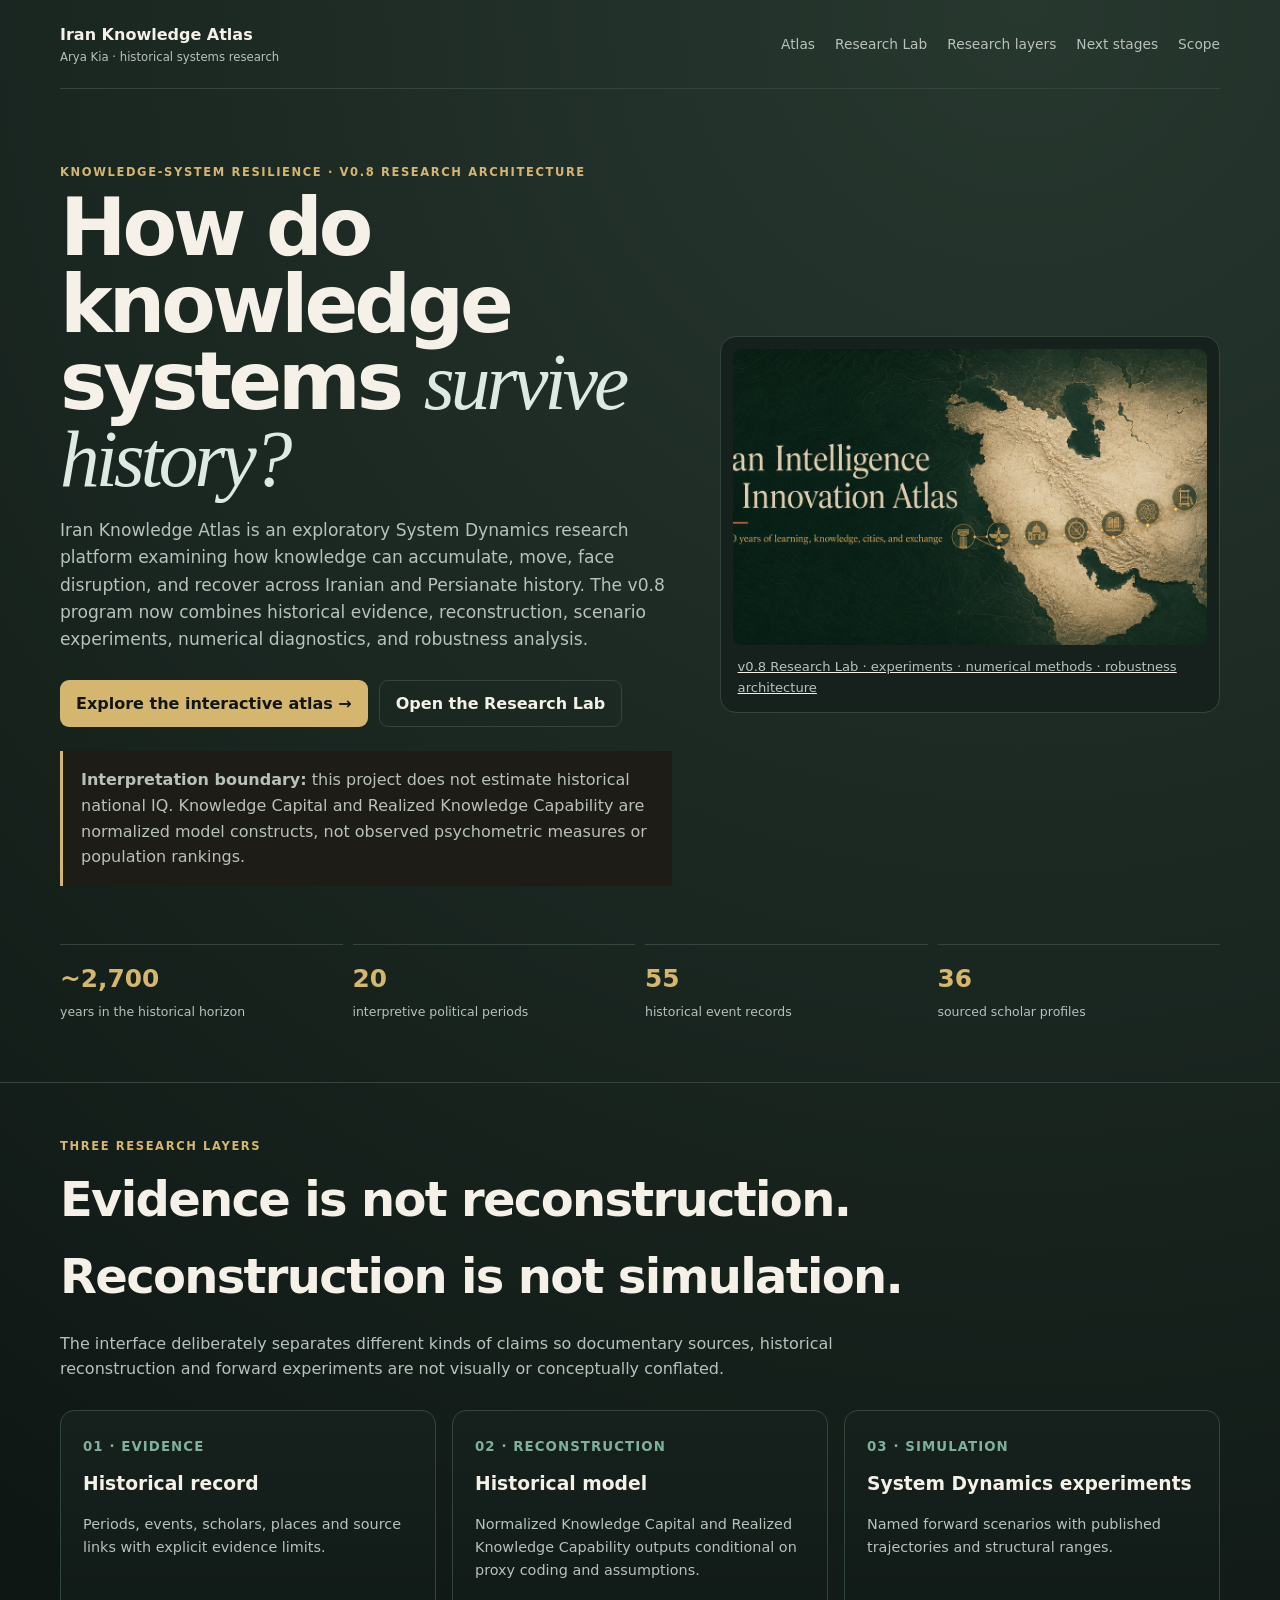
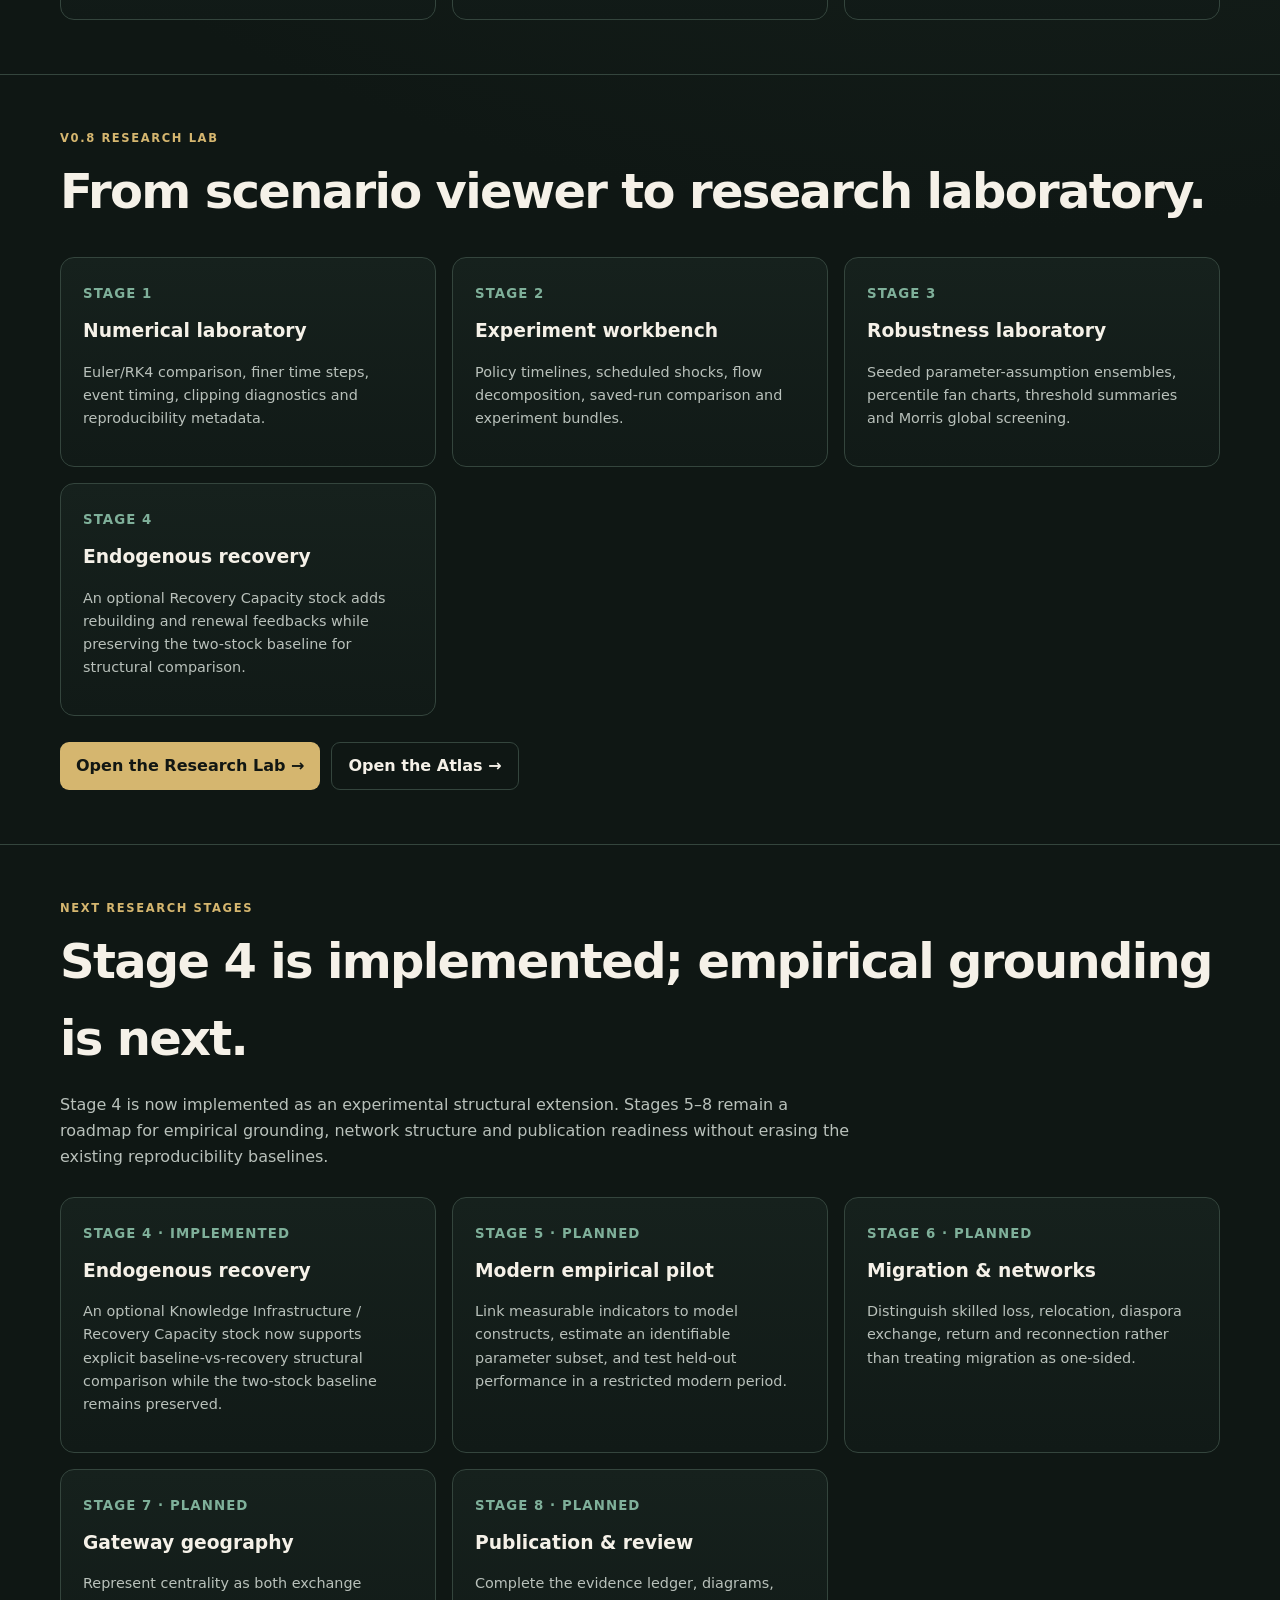
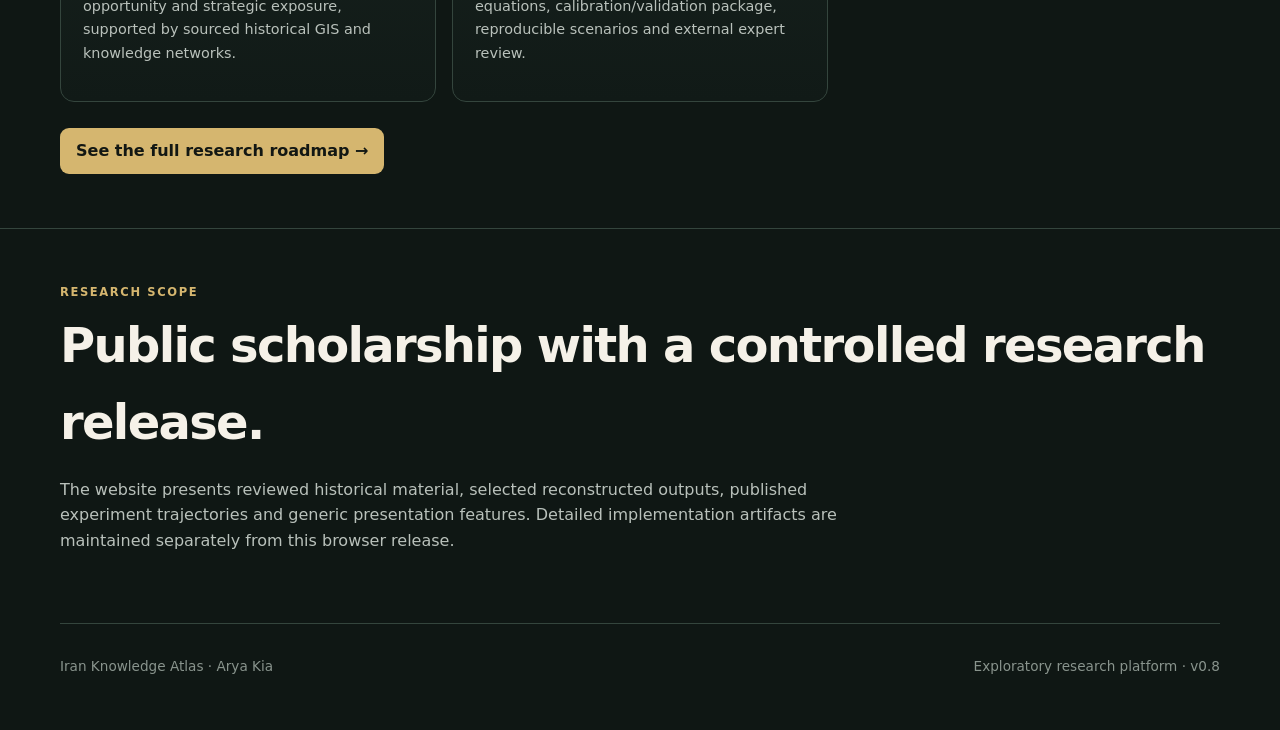
==== index.html @ adfcacbf "Mark Stage 4 recovery structure implemented on public site" ====
<!doctype html>
<html lang="en">
<head>
<meta charset="utf-8">
<meta name="viewport" content="width=device-width,initial-scale=1">
<meta name="description" content="Iran Knowledge Atlas — a System Dynamics research platform on knowledge-system accumulation, disruption, resilience and recovery across Iranian and Persianate history.">
<meta name="theme-color" content="#10231f">
<meta property="og:title" content="Iran Knowledge Atlas">
<meta property="og:description" content="Evidence, historical reconstruction, experiments and a v0.8 research laboratory.">
<meta property="og:image" content="./atlas/og.png">
<title>Iran Knowledge Atlas — Arya Kia</title>
<style>
:root{--bg:#0f1714;--panel:#16211d;--text:#f5f1e8;--muted:#b9c1bb;--line:#34453d;--accent:#d5b66f;--green:#7fb09a}
*{box-sizing:border-box}html{scroll-behavior:smooth}body{margin:0;font-family:Inter,ui-sans-serif,system-ui,-apple-system,"Segoe UI",sans-serif;background:radial-gradient(circle at 80% 0,#27382f 0,#0f1714 45%);color:var(--text);line-height:1.6}.wrap{width:min(1160px,calc(100% - 40px));margin:auto}a{color:inherit}.top{display:flex;align-items:center;justify-content:space-between;gap:20px;padding:22px 0;border-bottom:1px solid var(--line)}.brand{font-weight:800;text-decoration:none}.brand span{display:block;font-size:.73rem;color:var(--muted);font-weight:500}.top nav{display:flex;gap:20px}.top nav a{font-size:.86rem;color:var(--muted);text-decoration:none}.hero{display:grid;grid-template-columns:minmax(0,1.1fr) minmax(340px,.9fr);gap:48px;align-items:center;padding:74px 0 58px}.eyebrow{font-size:.72rem;letter-spacing:.14em;text-transform:uppercase;font-weight:800;color:var(--accent)}h1{font-size:clamp(3rem,6.2vw,5.6rem);line-height:.97;letter-spacing:-.05em;margin:.5rem 0 1.2rem}h1 em{font-family:Georgia,serif;font-weight:400;color:#dfe9e3}.lede{font-size:1.07rem;color:var(--muted);max-width:760px}.actions{display:flex;gap:11px;flex-wrap:wrap;margin-top:26px}.primary,.secondary{display:inline-flex;align-items:center;min-height:46px;padding:10px 16px;border-radius:9px;text-decoration:none;font-weight:800}.primary{background:var(--accent);color:#121713}.secondary{border:1px solid var(--line)}.preview{border:1px solid var(--line);background:var(--panel);padding:12px;border-radius:16px}.preview img{display:block;width:100%;border-radius:9px;aspect-ratio:16/10;object-fit:cover;object-position:top}.preview p{margin:11px 5px 2px;color:var(--muted);font-size:.82rem}.metrics{display:grid;grid-template-columns:repeat(4,1fr);gap:10px;padding-bottom:58px}.metric{border-top:1px solid var(--line);padding-top:14px}.metric b{display:block;font-size:1.55rem;color:var(--accent)}.metric span{font-size:.78rem;color:var(--muted)}.section{padding:54px 0;border-top:1px solid var(--line)}.section h2{font-size:clamp(1.8rem,4vw,3rem);letter-spacing:-.035em;margin:.35rem 0 1rem}.section-intro{max-width:800px;color:var(--muted)}.cards{display:grid;grid-template-columns:repeat(3,1fr);gap:16px;margin-top:28px}.card{border:1px solid var(--line);background:linear-gradient(180deg,var(--panel),#111a17);border-radius:14px;padding:22px}.card small{color:var(--green);font-weight:800;text-transform:uppercase;letter-spacing:.08em}.card h3{margin:.65rem 0 .45rem}.card p{color:var(--muted);font-size:.9rem}.warning{margin-top:24px;border-left:3px solid var(--accent);background:#1e1c16;padding:16px 18px;color:var(--muted)}footer{padding:32px 0 52px;border-top:1px solid var(--line);color:#89948d;font-size:.85rem;display:flex;justify-content:space-between;gap:24px;flex-wrap:wrap}
@media(max-width:900px){.hero{grid-template-columns:1fr}.metrics,.cards{grid-template-columns:repeat(2,1fr)}}@media(max-width:560px){.wrap{width:min(100% - 28px,1160px)}.top nav{display:none}.metrics,.cards{grid-template-columns:1fr}h1{font-size:3.1rem}}
</style>
</head>
<body>
<header class="wrap top">
<a class="brand" href="./">Iran Knowledge Atlas<span>Arya Kia · historical systems research</span></a>
<nav><a href="./atlas/">Atlas</a><a href="./atlas/lab/">Research Lab</a><a href="#method">Research layers</a><a href="#next">Next stages</a><a href="#scope">Scope</a></nav>
</header>
<main>
<section class="wrap hero">
<div>
<div class="eyebrow">Knowledge-system resilience · v0.8 research architecture</div>
<h1>How do knowledge systems <em>survive history?</em></h1>
<p class="lede">Iran Knowledge Atlas is an exploratory System Dynamics research platform examining how knowledge can accumulate, move, face disruption, and recover across Iranian and Persianate history. The v0.8 program now combines historical evidence, reconstruction, scenario experiments, numerical diagnostics, and robustness analysis.</p>
<div class="actions">
<a class="primary" href="./atlas/">Explore the interactive atlas →</a>
<a class="secondary" href="./atlas/lab/">Open the Research Lab</a>
</div>
<div class="warning"><strong>Interpretation boundary:</strong> this project does not estimate historical national IQ. Knowledge Capital and Realized Knowledge Capability are normalized model constructs, not observed psychometric measures or population rankings.</div>
</div>
<a class="preview" href="./atlas/lab/" aria-label="Open Iran Knowledge Atlas Research Lab">
<img src="./atlas/og.png" alt="Preview of the Iran Knowledge Atlas research interface">
<p>v0.8 Research Lab · experiments · numerical methods · robustness architecture</p>
</a>
</section>

<div class="wrap metrics">
<div class="metric"><b>~2,700</b><span>years in the historical horizon</span></div>
<div class="metric"><b>20</b><span>interpretive political periods</span></div>
<div class="metric"><b>55</b><span>historical event records</span></div>
<div class="metric"><b>36</b><span>sourced scholar profiles</span></div>
</div>

<section id="method" class="section"><div class="wrap">
<div class="eyebrow">Three research layers</div>
<h2>Evidence is not reconstruction. Reconstruction is not simulation.</h2>
<p class="section-intro">The interface deliberately separates different kinds of claims so documentary sources, historical reconstruction and forward experiments are not visually or conceptually conflated.</p>
<div class="cards">
<article class="card"><small>01 · Evidence</small><h3>Historical record</h3><p>Periods, events, scholars, places and source links with explicit evidence limits.</p></article>
<article class="card"><small>02 · Reconstruction</small><h3>Historical model</h3><p>Normalized Knowledge Capital and Realized Knowledge Capability outputs conditional on proxy coding and assumptions.</p></article>
<article class="card"><small>03 · Simulation</small><h3>System Dynamics experiments</h3><p>Named forward scenarios with published trajectories and structural ranges.</p></article>
</div>
</div></section>

<section class="section"><div class="wrap">
<div class="eyebrow">v0.8 Research Lab</div>
<h2>From scenario viewer to research laboratory.</h2>
<div class="cards">
<article class="card"><small>Stage 1</small><h3>Numerical laboratory</h3><p>Euler/RK4 comparison, finer time steps, event timing, clipping diagnostics and reproducibility metadata.</p></article>
<article class="card"><small>Stage 2</small><h3>Experiment workbench</h3><p>Policy timelines, scheduled shocks, flow decomposition, saved-run comparison and experiment bundles.</p></article>
<article class="card"><small>Stage 3</small><h3>Robustness laboratory</h3><p>Seeded parameter-assumption ensembles, percentile fan charts, threshold summaries and Morris global screening.</p></article><article class="card"><small>Stage 4</small><h3>Endogenous recovery</h3><p>An optional Recovery Capacity stock adds rebuilding and renewal feedbacks while preserving the two-stock baseline for structural comparison.</p></article>
</div>
<div class="actions"><a class="primary" href="./atlas/lab/">Open the Research Lab →</a><a class="secondary" href="./atlas/">Open the Atlas →</a></div>
</div></section>

<section id="next" class="section"><div class="wrap">
<div class="eyebrow">Next research stages</div>
<h2>Stage 4 is implemented; empirical grounding is next.</h2>
<p class="section-intro">Stage 4 is now implemented as an experimental structural extension. Stages 5–8 remain a roadmap for empirical grounding, network structure and publication readiness without erasing the existing reproducibility baselines.</p>
<div class="cards">
<article class="card"><small>Stage 4 · implemented</small><h3>Endogenous recovery</h3><p>An optional Knowledge Infrastructure / Recovery Capacity stock now supports explicit baseline-vs-recovery structural comparison while the two-stock baseline remains preserved.</p></article>
<article class="card"><small>Stage 5 · planned</small><h3>Modern empirical pilot</h3><p>Link measurable indicators to model constructs, estimate an identifiable parameter subset, and test held-out performance in a restricted modern period.</p></article>
<article class="card"><small>Stage 6 · planned</small><h3>Migration & networks</h3><p>Distinguish skilled loss, relocation, diaspora exchange, return and reconnection rather than treating migration as one-sided.</p></article>
<article class="card"><small>Stage 7 · planned</small><h3>Gateway geography</h3><p>Represent centrality as both exchange opportunity and strategic exposure, supported by sourced historical GIS and knowledge networks.</p></article>
<article class="card"><small>Stage 8 · planned</small><h3>Publication & review</h3><p>Complete the evidence ledger, diagrams, equations, calibration/validation package, reproducible scenarios and external expert review.</p></article>
</div>
<div class="actions"><a class="primary" href="./atlas/lab/#next">See the full research roadmap →</a></div>
</div></section>

<section id="scope" class="section"><div class="wrap">
<div class="eyebrow">Research scope</div>
<h2>Public scholarship with a controlled research release.</h2>
<p class="section-intro">The website presents reviewed historical material, selected reconstructed outputs, published experiment trajectories and generic presentation features. Detailed implementation artifacts are maintained separately from this browser release.</p>
</div></section>
</main>
<footer class="wrap"><span>Iran Knowledge Atlas · Arya Kia</span><span>Exploratory research platform · v0.8</span></footer>
</body>
</html>
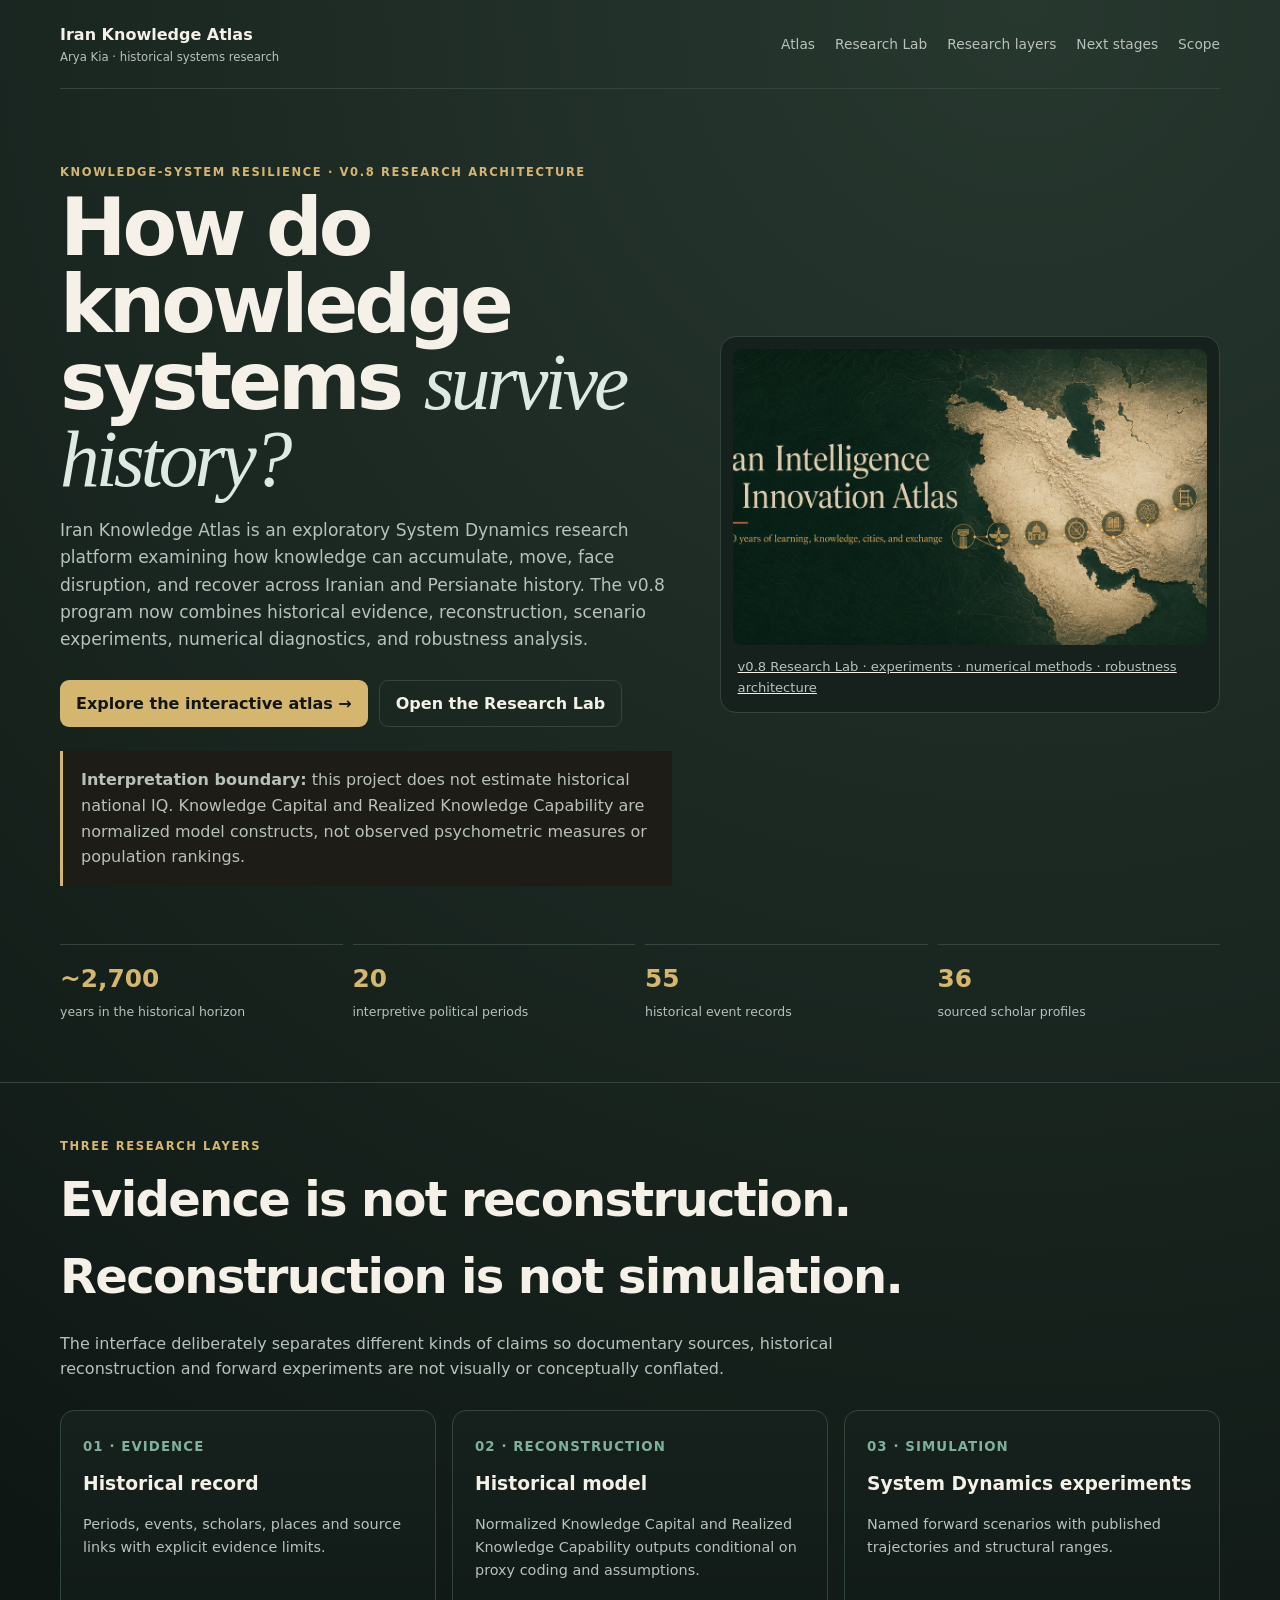
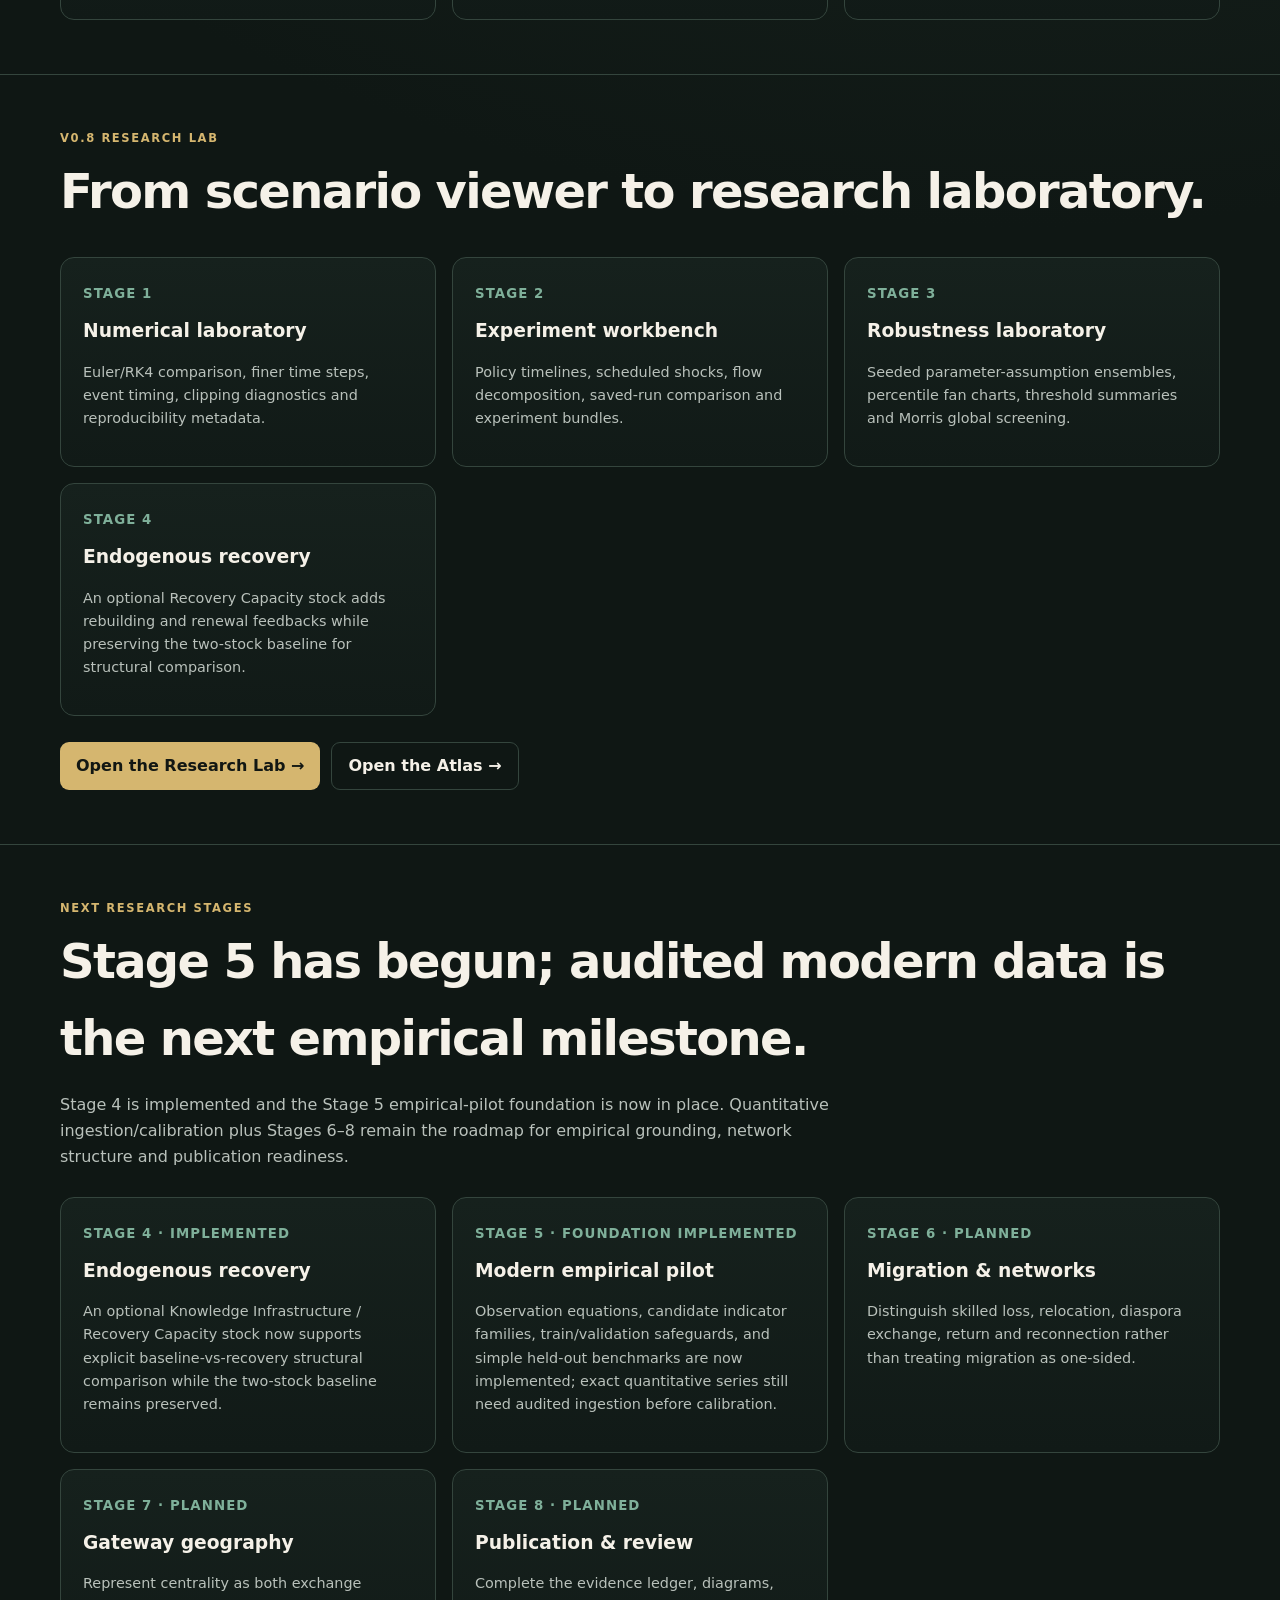
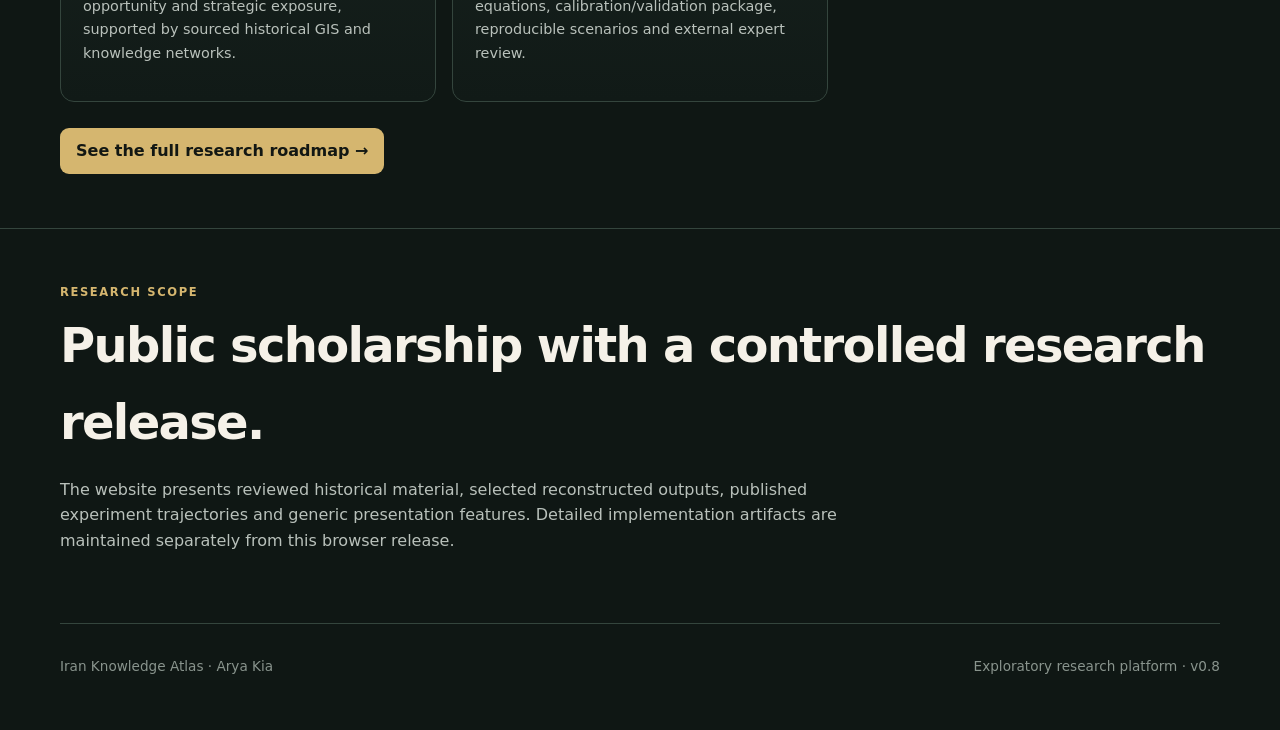
==== commit 181f5e89: "Mark Stage 5 empirical-pilot foundation implemented" ====
--- a/index.html
+++ b/index.html
@@ -69,11 +69,11 @@
 
 <section id="next" class="section"><div class="wrap">
 <div class="eyebrow">Next research stages</div>
-<h2>Stage 4 is implemented; empirical grounding is next.</h2>
-<p class="section-intro">Stage 4 is now implemented as an experimental structural extension. Stages 5–8 remain a roadmap for empirical grounding, network structure and publication readiness without erasing the existing reproducibility baselines.</p>
+<h2>Stage 5 has begun; audited modern data is the next empirical milestone.</h2>
+<p class="section-intro">Stage 4 is implemented and the Stage 5 empirical-pilot foundation is now in place. Quantitative ingestion/calibration plus Stages 6–8 remain the roadmap for empirical grounding, network structure and publication readiness.</p>
 <div class="cards">
 <article class="card"><small>Stage 4 · implemented</small><h3>Endogenous recovery</h3><p>An optional Knowledge Infrastructure / Recovery Capacity stock now supports explicit baseline-vs-recovery structural comparison while the two-stock baseline remains preserved.</p></article>
-<article class="card"><small>Stage 5 · planned</small><h3>Modern empirical pilot</h3><p>Link measurable indicators to model constructs, estimate an identifiable parameter subset, and test held-out performance in a restricted modern period.</p></article>
+<article class="card"><small>Stage 5 · foundation implemented</small><h3>Modern empirical pilot</h3><p>Observation equations, candidate indicator families, train/validation safeguards, and simple held-out benchmarks are now implemented; exact quantitative series still need audited ingestion before calibration.</p></article>
 <article class="card"><small>Stage 6 · planned</small><h3>Migration & networks</h3><p>Distinguish skilled loss, relocation, diaspora exchange, return and reconnection rather than treating migration as one-sided.</p></article>
 <article class="card"><small>Stage 7 · planned</small><h3>Gateway geography</h3><p>Represent centrality as both exchange opportunity and strategic exposure, supported by sourced historical GIS and knowledge networks.</p></article>
 <article class="card"><small>Stage 8 · planned</small><h3>Publication & review</h3><p>Complete the evidence ledger, diagrams, equations, calibration/validation package, reproducible scenarios and external expert review.</p></article>
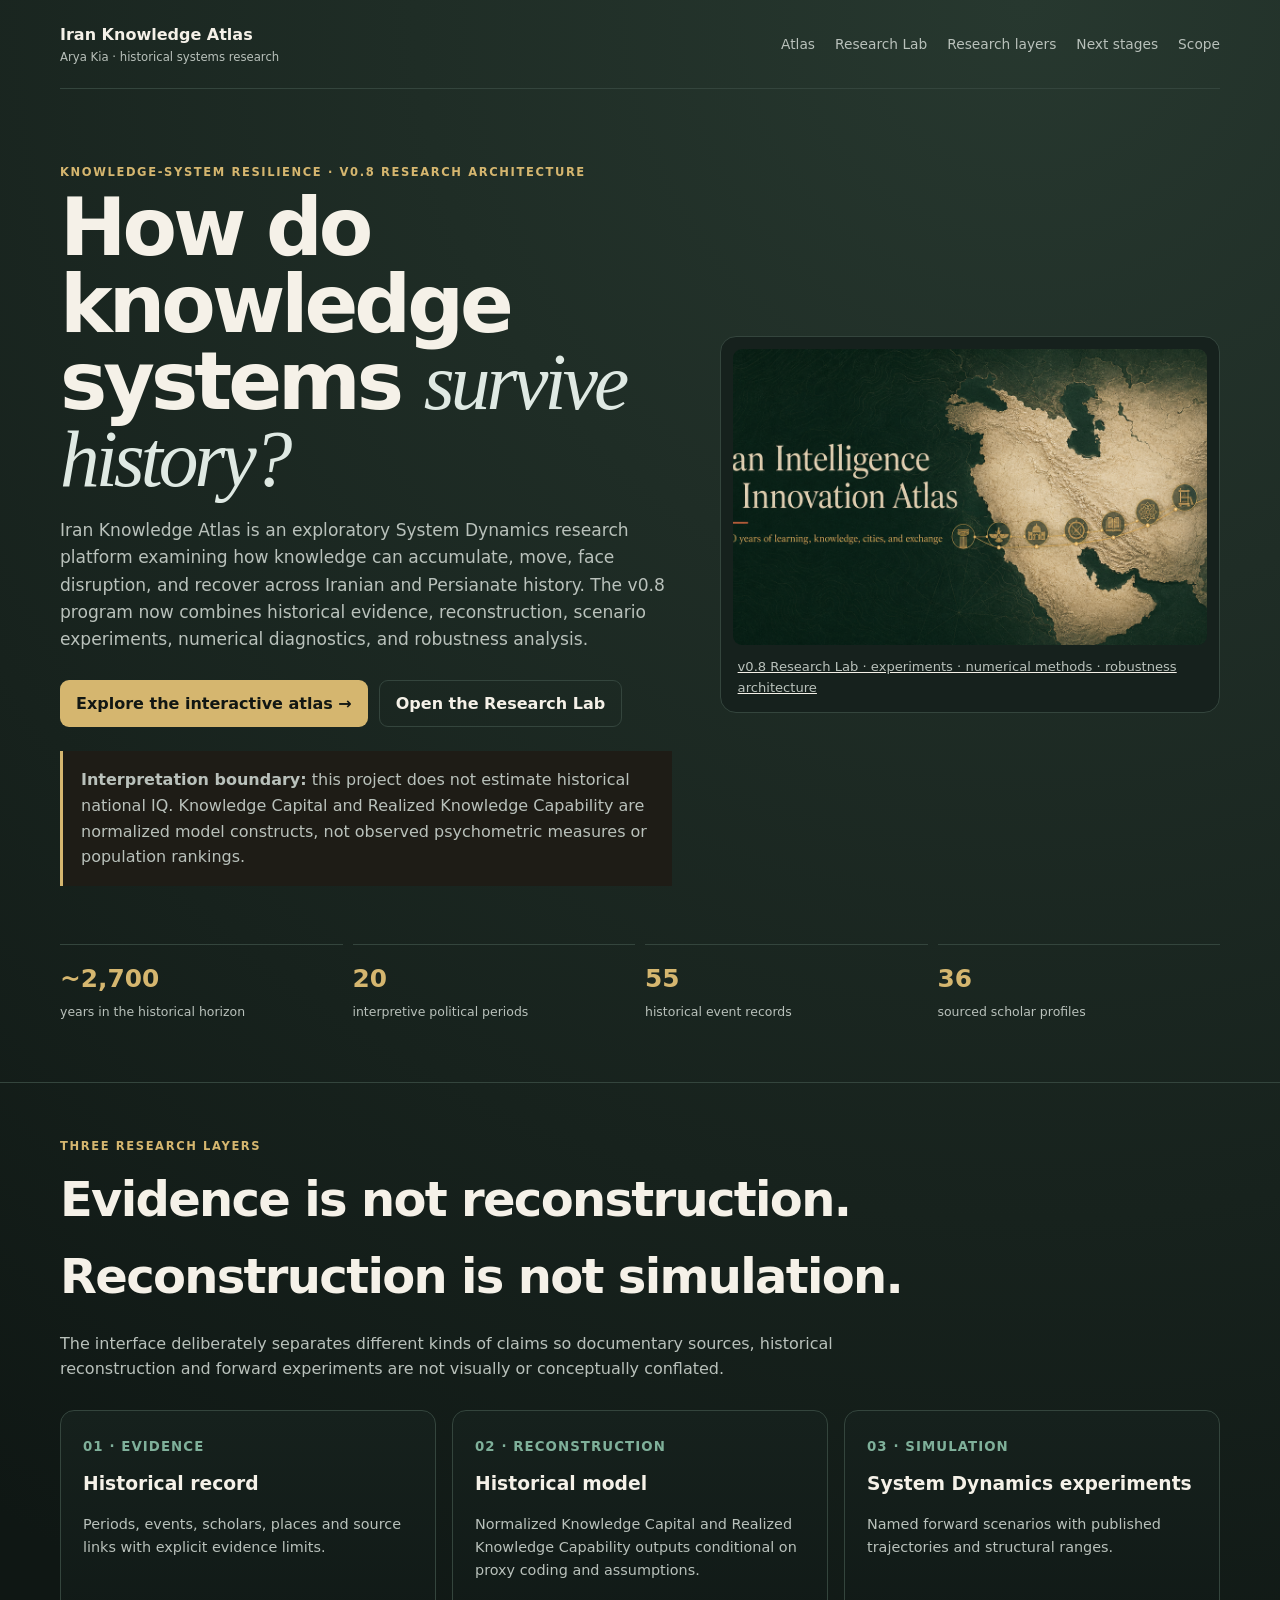
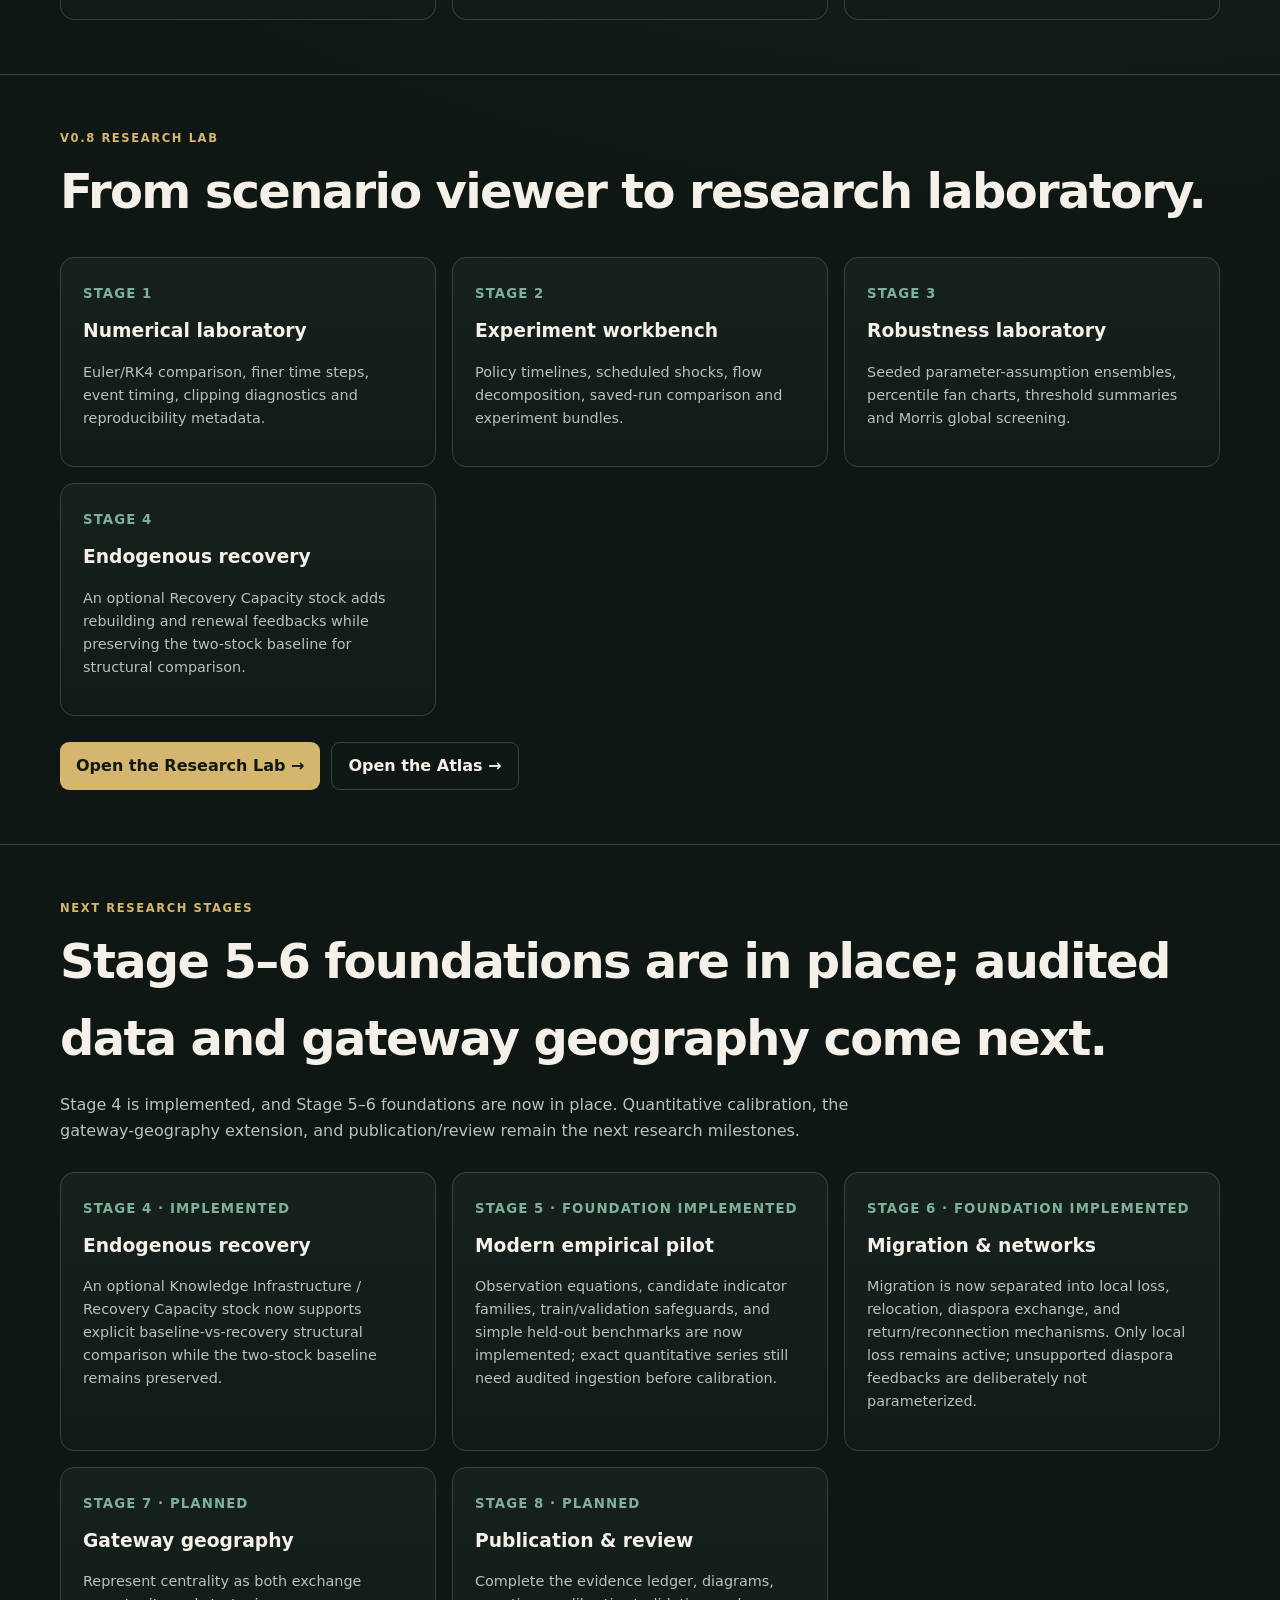
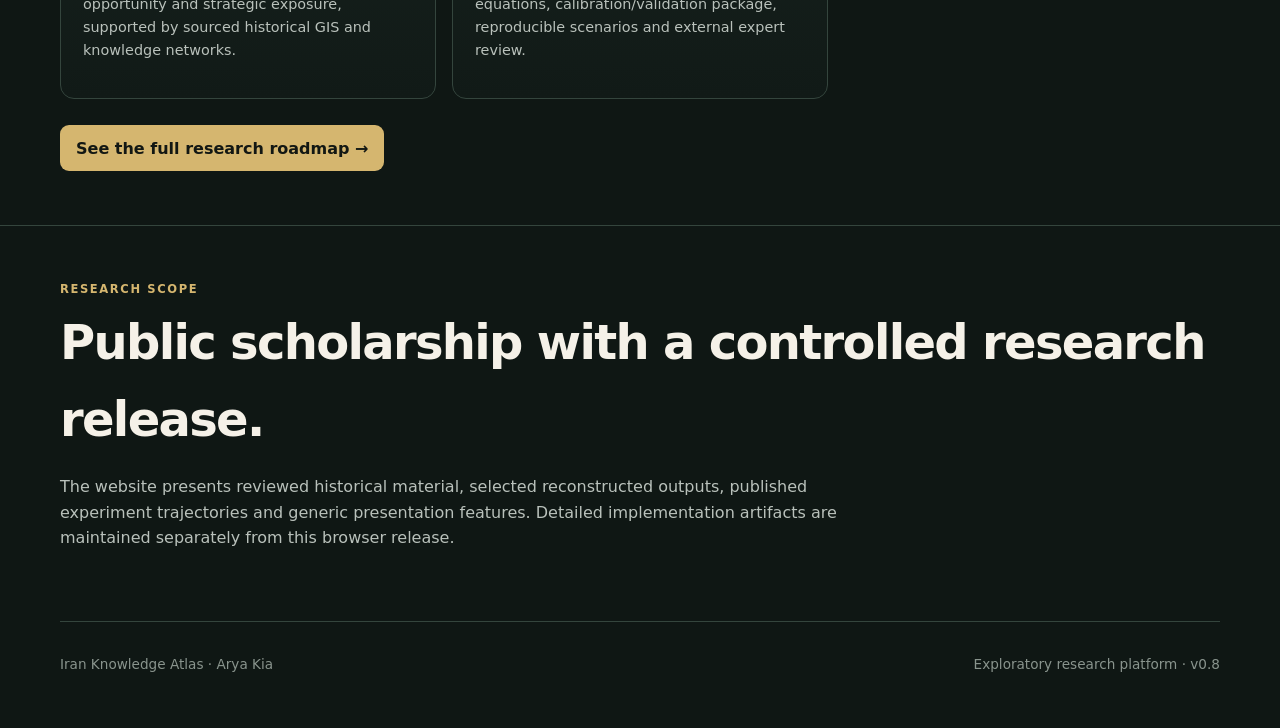
==== commit ec03b735: "Mark Stage 6 migration-network foundation implemented" ====
--- a/index.html
+++ b/index.html
@@ -69,12 +69,12 @@
 
 <section id="next" class="section"><div class="wrap">
 <div class="eyebrow">Next research stages</div>
-<h2>Stage 5 has begun; audited modern data is the next empirical milestone.</h2>
-<p class="section-intro">Stage 4 is implemented and the Stage 5 empirical-pilot foundation is now in place. Quantitative ingestion/calibration plus Stages 6–8 remain the roadmap for empirical grounding, network structure and publication readiness.</p>
+<h2>Stage 5–6 foundations are in place; audited data and gateway geography come next.</h2>
+<p class="section-intro">Stage 4 is implemented, and Stage 5–6 foundations are now in place. Quantitative calibration, the gateway-geography extension, and publication/review remain the next research milestones.</p>
 <div class="cards">
 <article class="card"><small>Stage 4 · implemented</small><h3>Endogenous recovery</h3><p>An optional Knowledge Infrastructure / Recovery Capacity stock now supports explicit baseline-vs-recovery structural comparison while the two-stock baseline remains preserved.</p></article>
 <article class="card"><small>Stage 5 · foundation implemented</small><h3>Modern empirical pilot</h3><p>Observation equations, candidate indicator families, train/validation safeguards, and simple held-out benchmarks are now implemented; exact quantitative series still need audited ingestion before calibration.</p></article>
-<article class="card"><small>Stage 6 · planned</small><h3>Migration & networks</h3><p>Distinguish skilled loss, relocation, diaspora exchange, return and reconnection rather than treating migration as one-sided.</p></article>
+<article class="card"><small>Stage 6 · foundation implemented</small><h3>Migration & networks</h3><p>Migration is now separated into local loss, relocation, diaspora exchange, and return/reconnection mechanisms. Only local loss remains active; unsupported diaspora feedbacks are deliberately not parameterized.</p></article>
 <article class="card"><small>Stage 7 · planned</small><h3>Gateway geography</h3><p>Represent centrality as both exchange opportunity and strategic exposure, supported by sourced historical GIS and knowledge networks.</p></article>
 <article class="card"><small>Stage 8 · planned</small><h3>Publication & review</h3><p>Complete the evidence ledger, diagrams, equations, calibration/validation package, reproducible scenarios and external expert review.</p></article>
 </div>
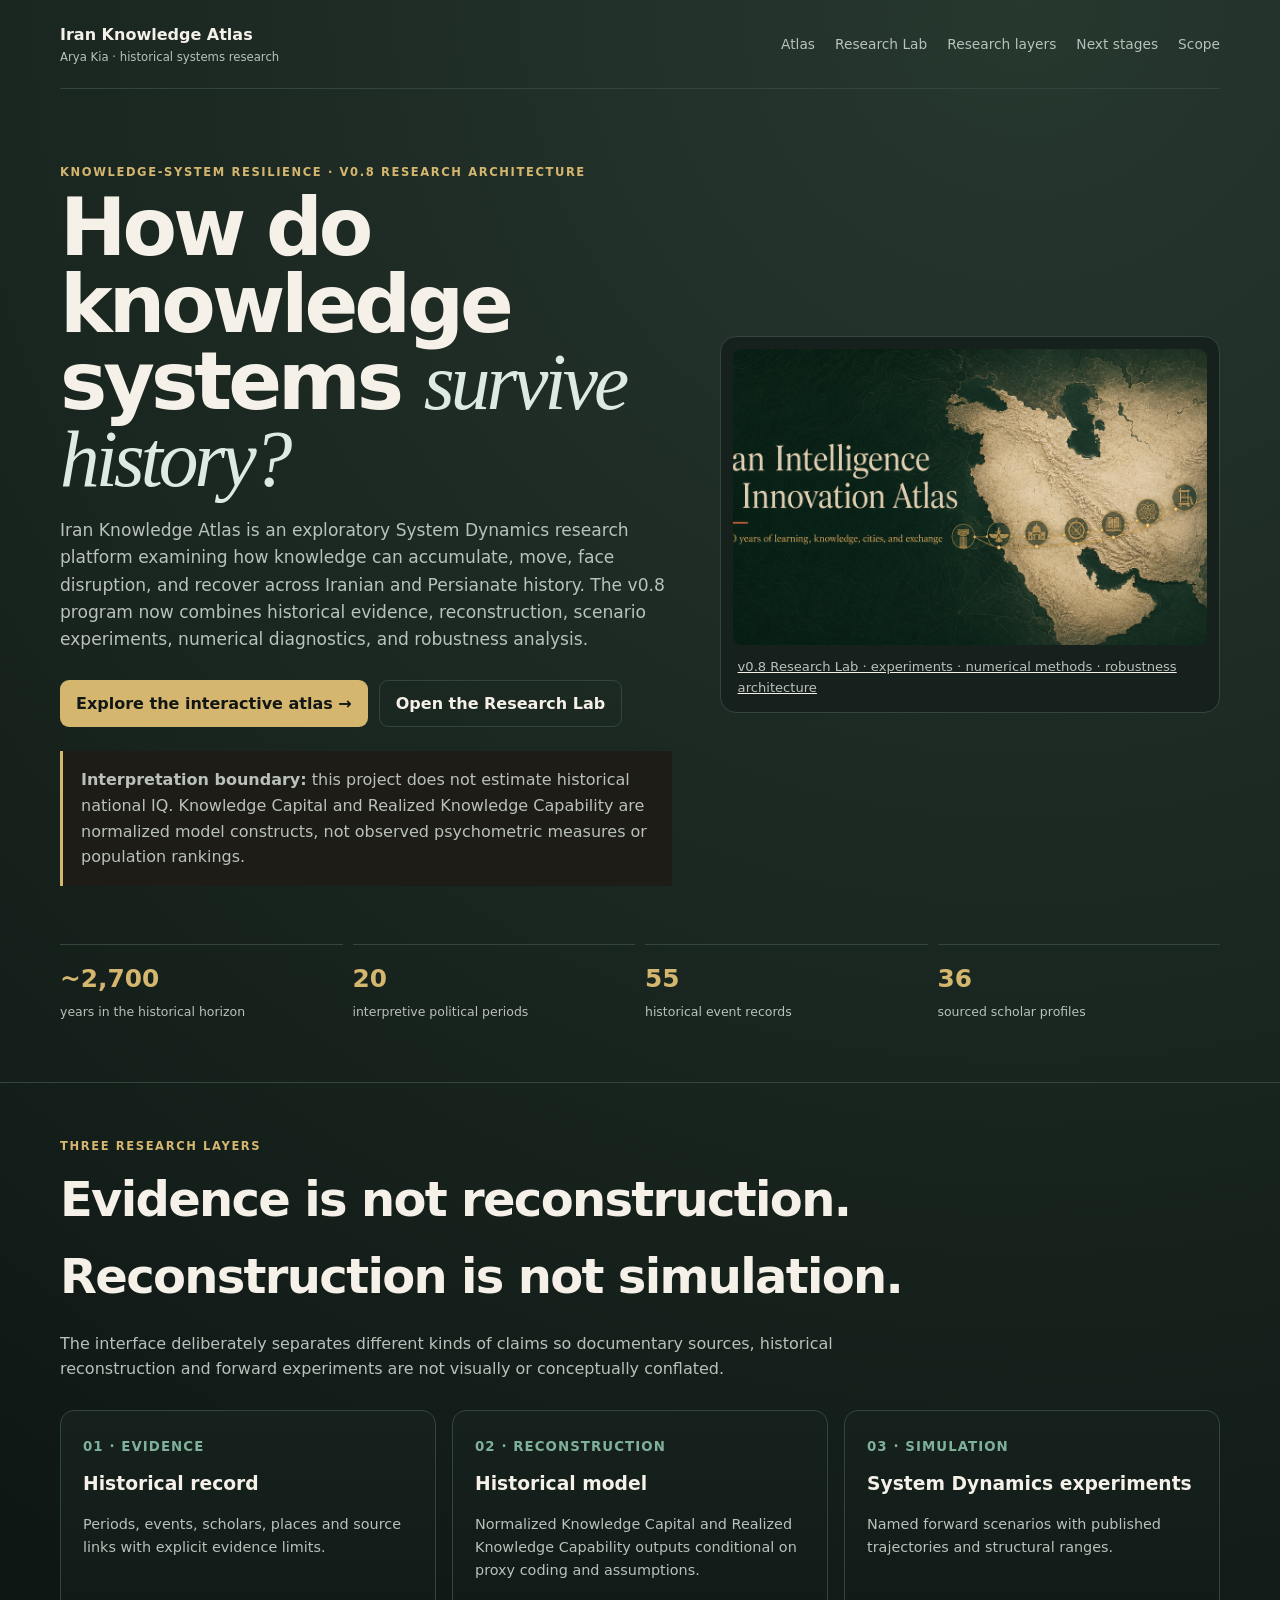
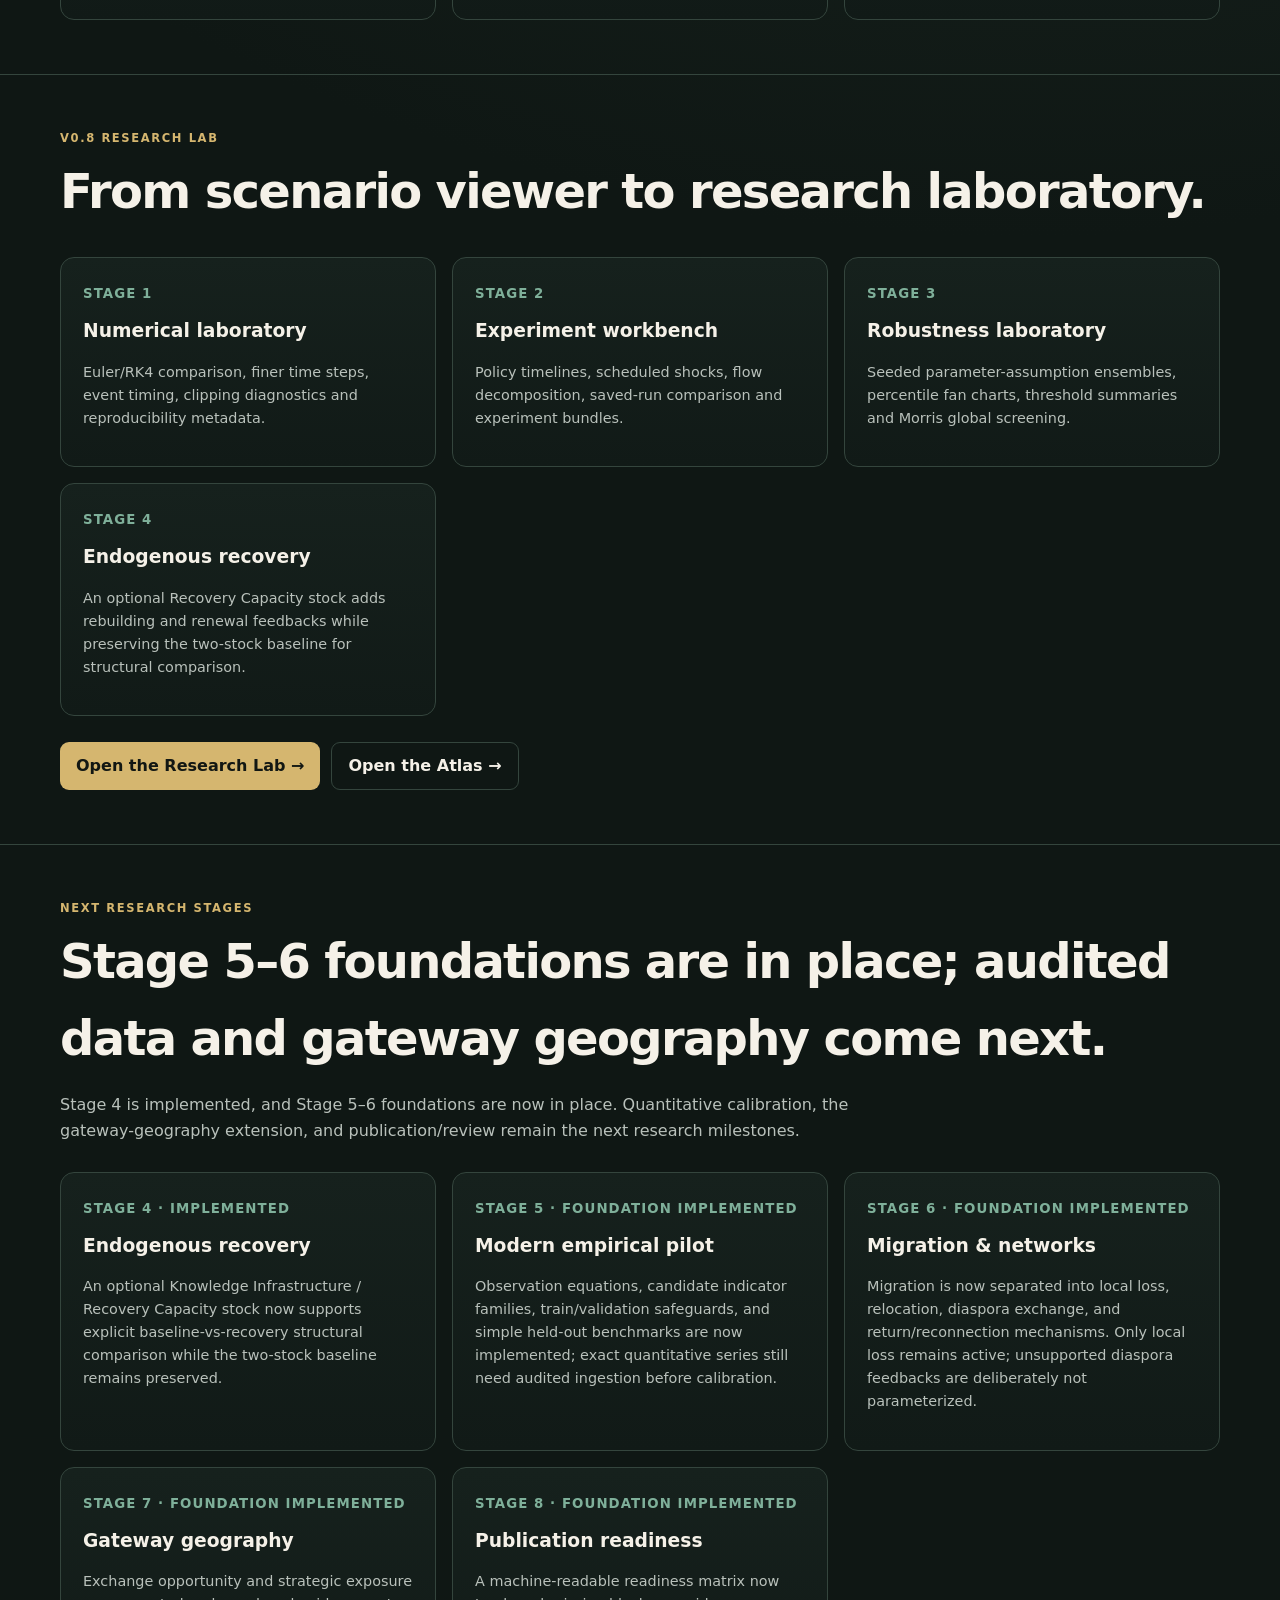
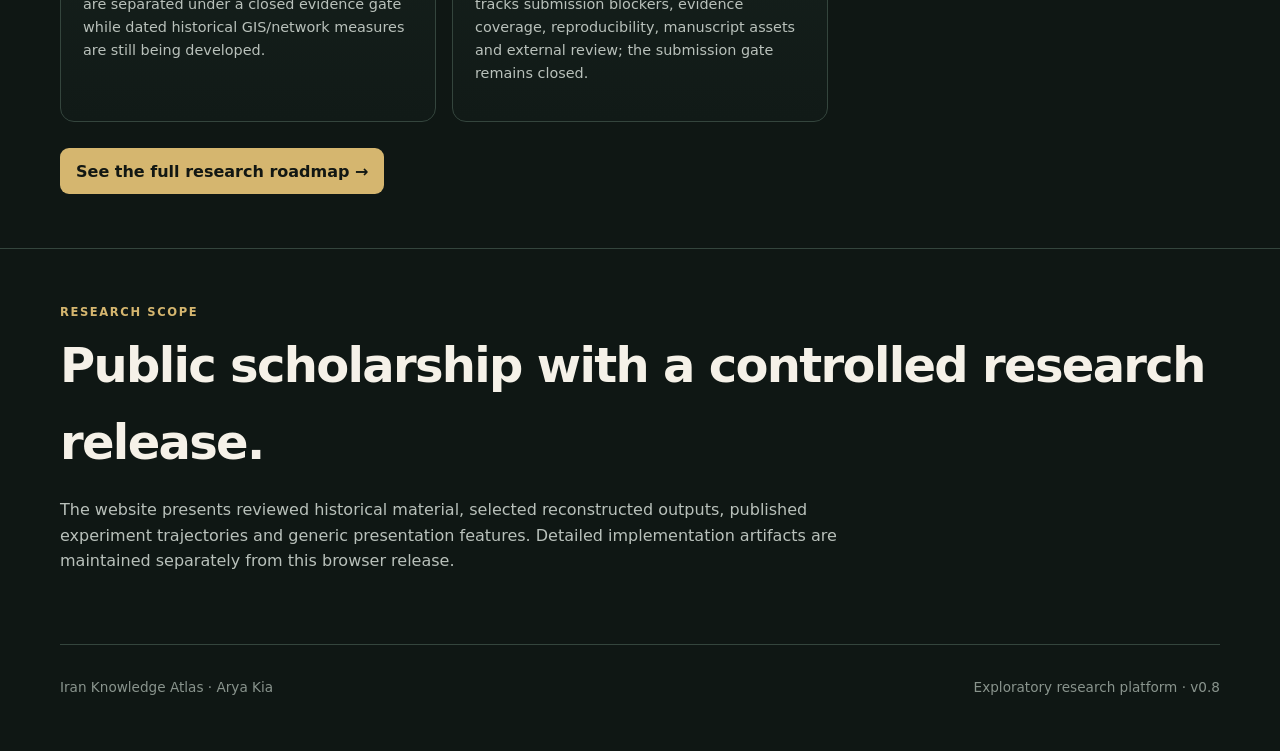
==== commit 67edfefe: "Update main site through Stage 8 foundations" ====
--- a/index.html
+++ b/index.html
@@ -75,8 +75,8 @@
 <article class="card"><small>Stage 4 · implemented</small><h3>Endogenous recovery</h3><p>An optional Knowledge Infrastructure / Recovery Capacity stock now supports explicit baseline-vs-recovery structural comparison while the two-stock baseline remains preserved.</p></article>
 <article class="card"><small>Stage 5 · foundation implemented</small><h3>Modern empirical pilot</h3><p>Observation equations, candidate indicator families, train/validation safeguards, and simple held-out benchmarks are now implemented; exact quantitative series still need audited ingestion before calibration.</p></article>
 <article class="card"><small>Stage 6 · foundation implemented</small><h3>Migration & networks</h3><p>Migration is now separated into local loss, relocation, diaspora exchange, and return/reconnection mechanisms. Only local loss remains active; unsupported diaspora feedbacks are deliberately not parameterized.</p></article>
-<article class="card"><small>Stage 7 · planned</small><h3>Gateway geography</h3><p>Represent centrality as both exchange opportunity and strategic exposure, supported by sourced historical GIS and knowledge networks.</p></article>
-<article class="card"><small>Stage 8 · planned</small><h3>Publication & review</h3><p>Complete the evidence ledger, diagrams, equations, calibration/validation package, reproducible scenarios and external expert review.</p></article>
+<article class="card"><small>Stage 7 · foundation implemented</small><h3>Gateway geography</h3><p>Exchange opportunity and strategic exposure are separated under a closed evidence gate while dated historical GIS/network measures are still being developed.</p></article>
+<article class="card"><small>Stage 8 · foundation implemented</small><h3>Publication readiness</h3><p>A machine-readable readiness matrix now tracks submission blockers, evidence coverage, reproducibility, manuscript assets and external review; the submission gate remains closed.</p></article>
 </div>
 <div class="actions"><a class="primary" href="./atlas/lab/#next">See the full research roadmap →</a></div>
 </div></section>
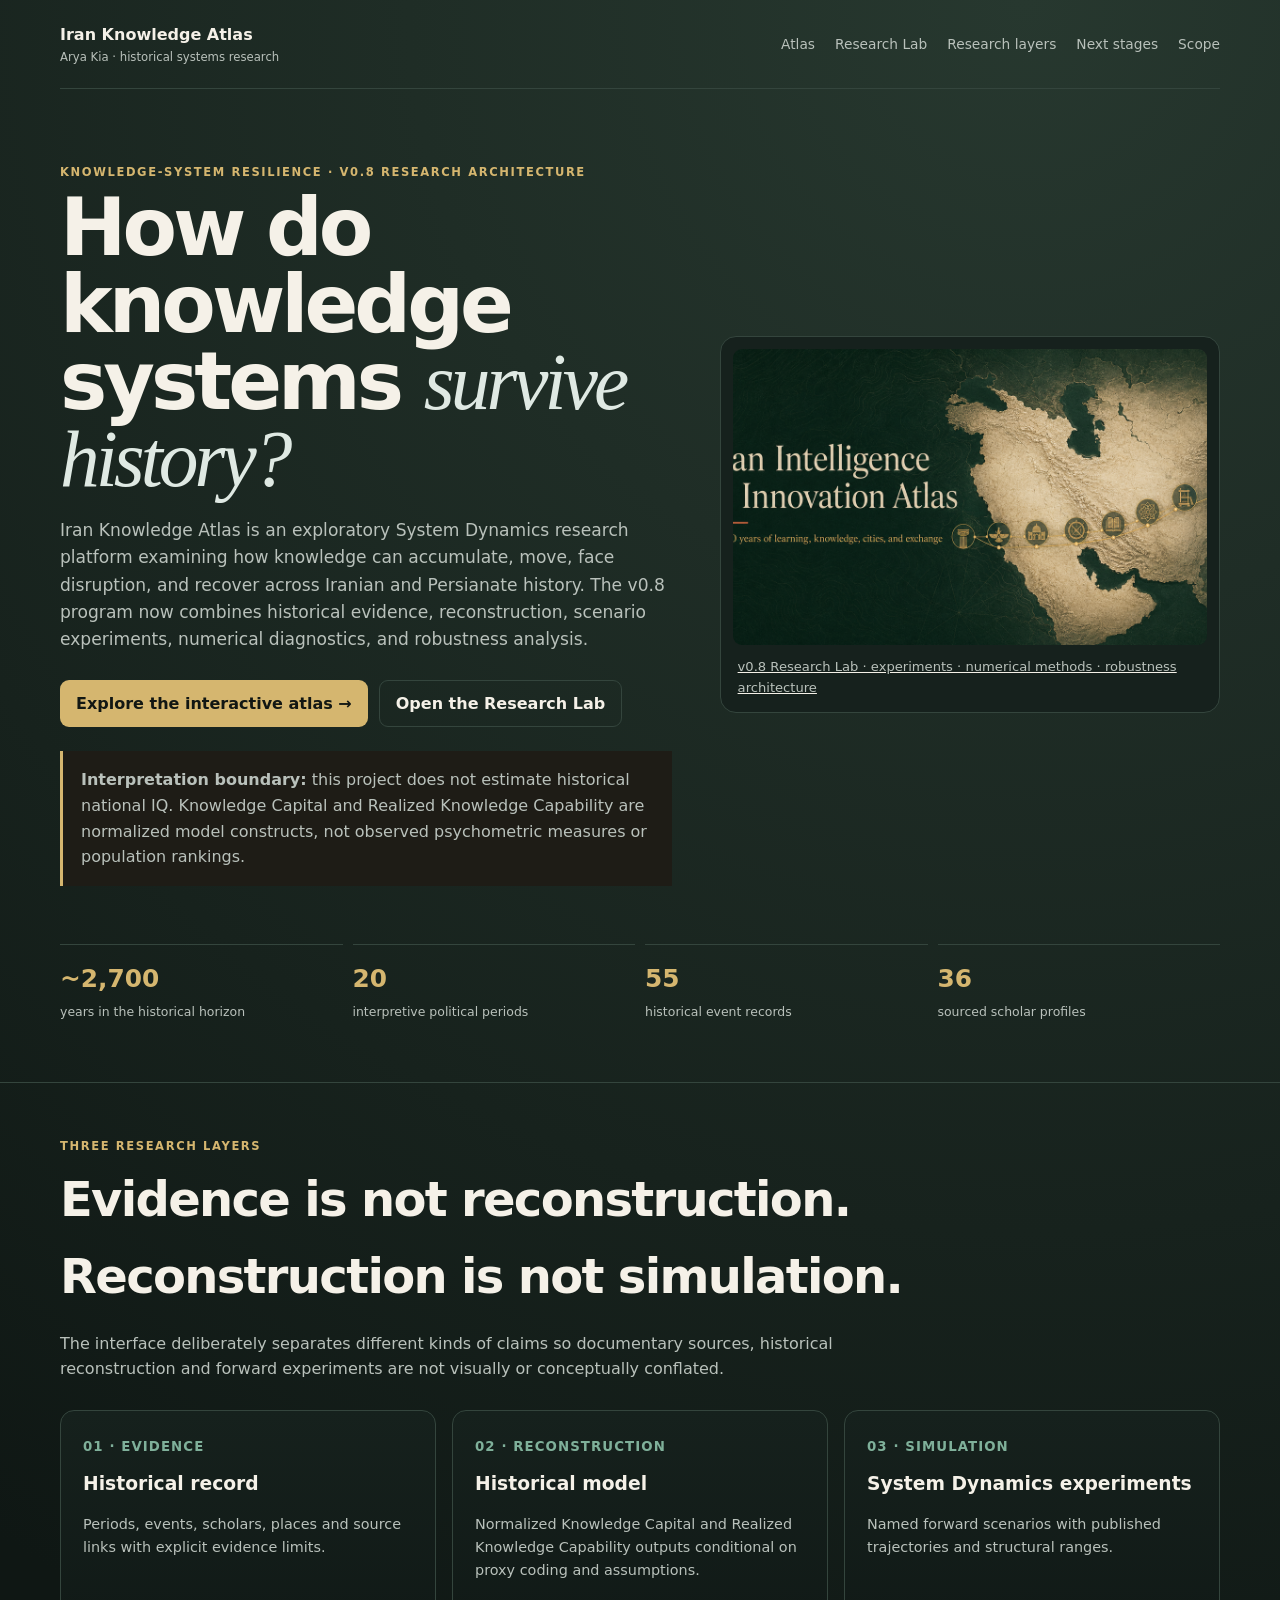
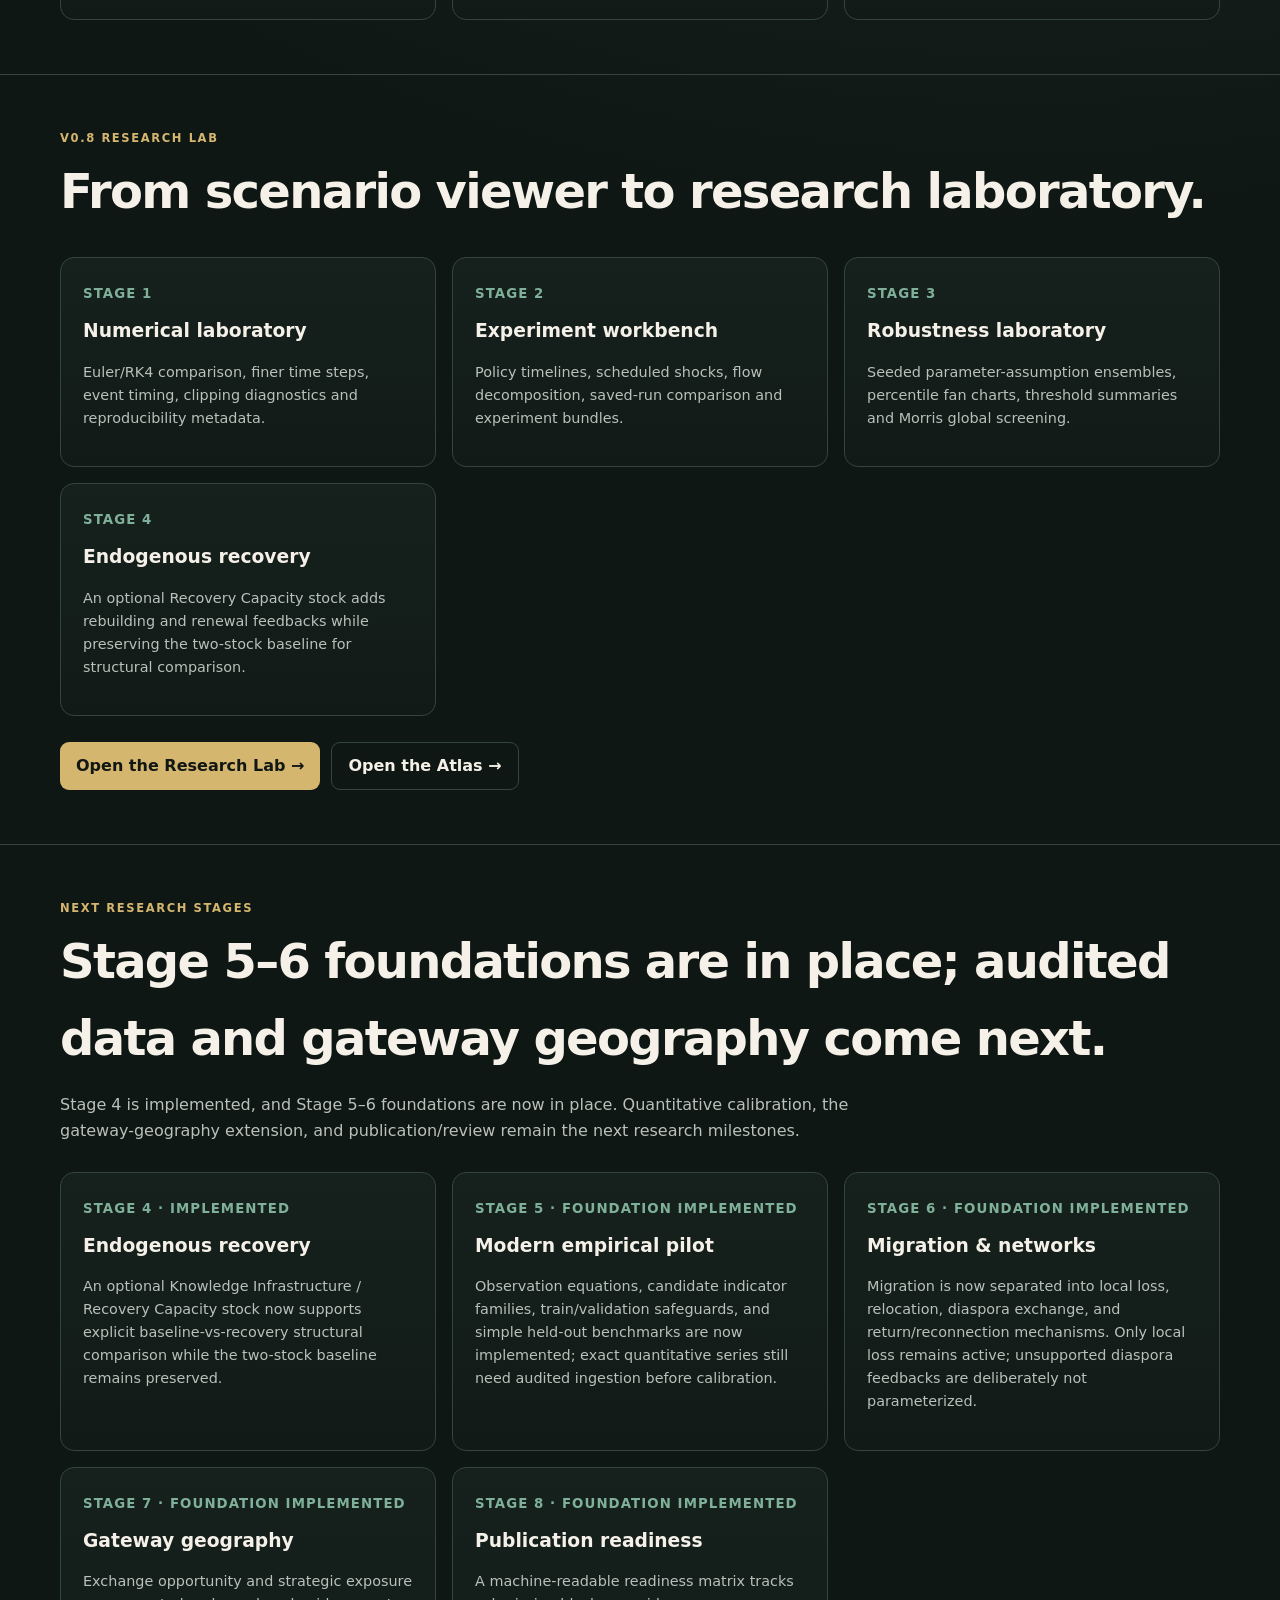
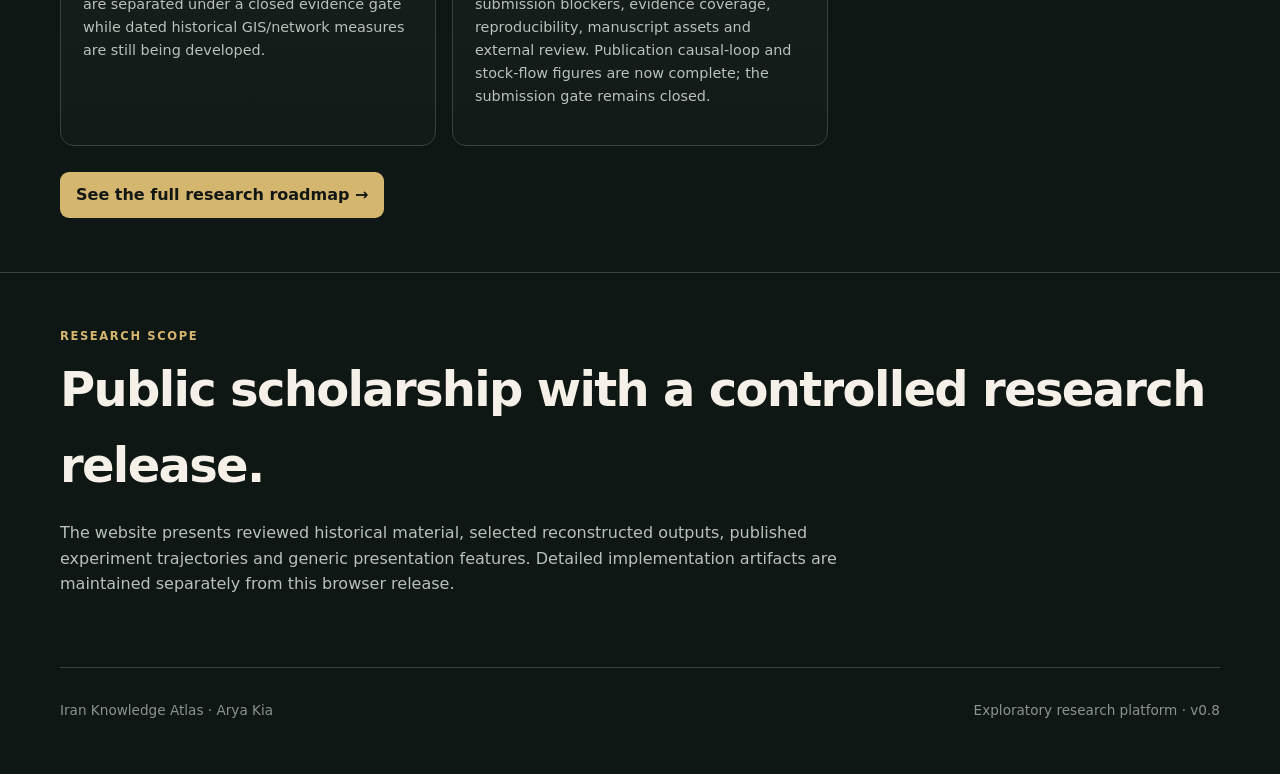
==== commit 26a03859: "Reflect completed publication diagrams on public roadmap" ====
--- a/index.html
+++ b/index.html
@@ -76,7 +76,7 @@
 <article class="card"><small>Stage 5 · foundation implemented</small><h3>Modern empirical pilot</h3><p>Observation equations, candidate indicator families, train/validation safeguards, and simple held-out benchmarks are now implemented; exact quantitative series still need audited ingestion before calibration.</p></article>
 <article class="card"><small>Stage 6 · foundation implemented</small><h3>Migration & networks</h3><p>Migration is now separated into local loss, relocation, diaspora exchange, and return/reconnection mechanisms. Only local loss remains active; unsupported diaspora feedbacks are deliberately not parameterized.</p></article>
 <article class="card"><small>Stage 7 · foundation implemented</small><h3>Gateway geography</h3><p>Exchange opportunity and strategic exposure are separated under a closed evidence gate while dated historical GIS/network measures are still being developed.</p></article>
-<article class="card"><small>Stage 8 · foundation implemented</small><h3>Publication readiness</h3><p>A machine-readable readiness matrix now tracks submission blockers, evidence coverage, reproducibility, manuscript assets and external review; the submission gate remains closed.</p></article>
+<article class="card"><small>Stage 8 · foundation implemented</small><h3>Publication readiness</h3><p>A machine-readable readiness matrix tracks submission blockers, evidence coverage, reproducibility, manuscript assets and external review. Publication causal-loop and stock-flow figures are now complete; the submission gate remains closed.</p></article>
 </div>
 <div class="actions"><a class="primary" href="./atlas/lab/#next">See the full research roadmap →</a></div>
 </div></section>
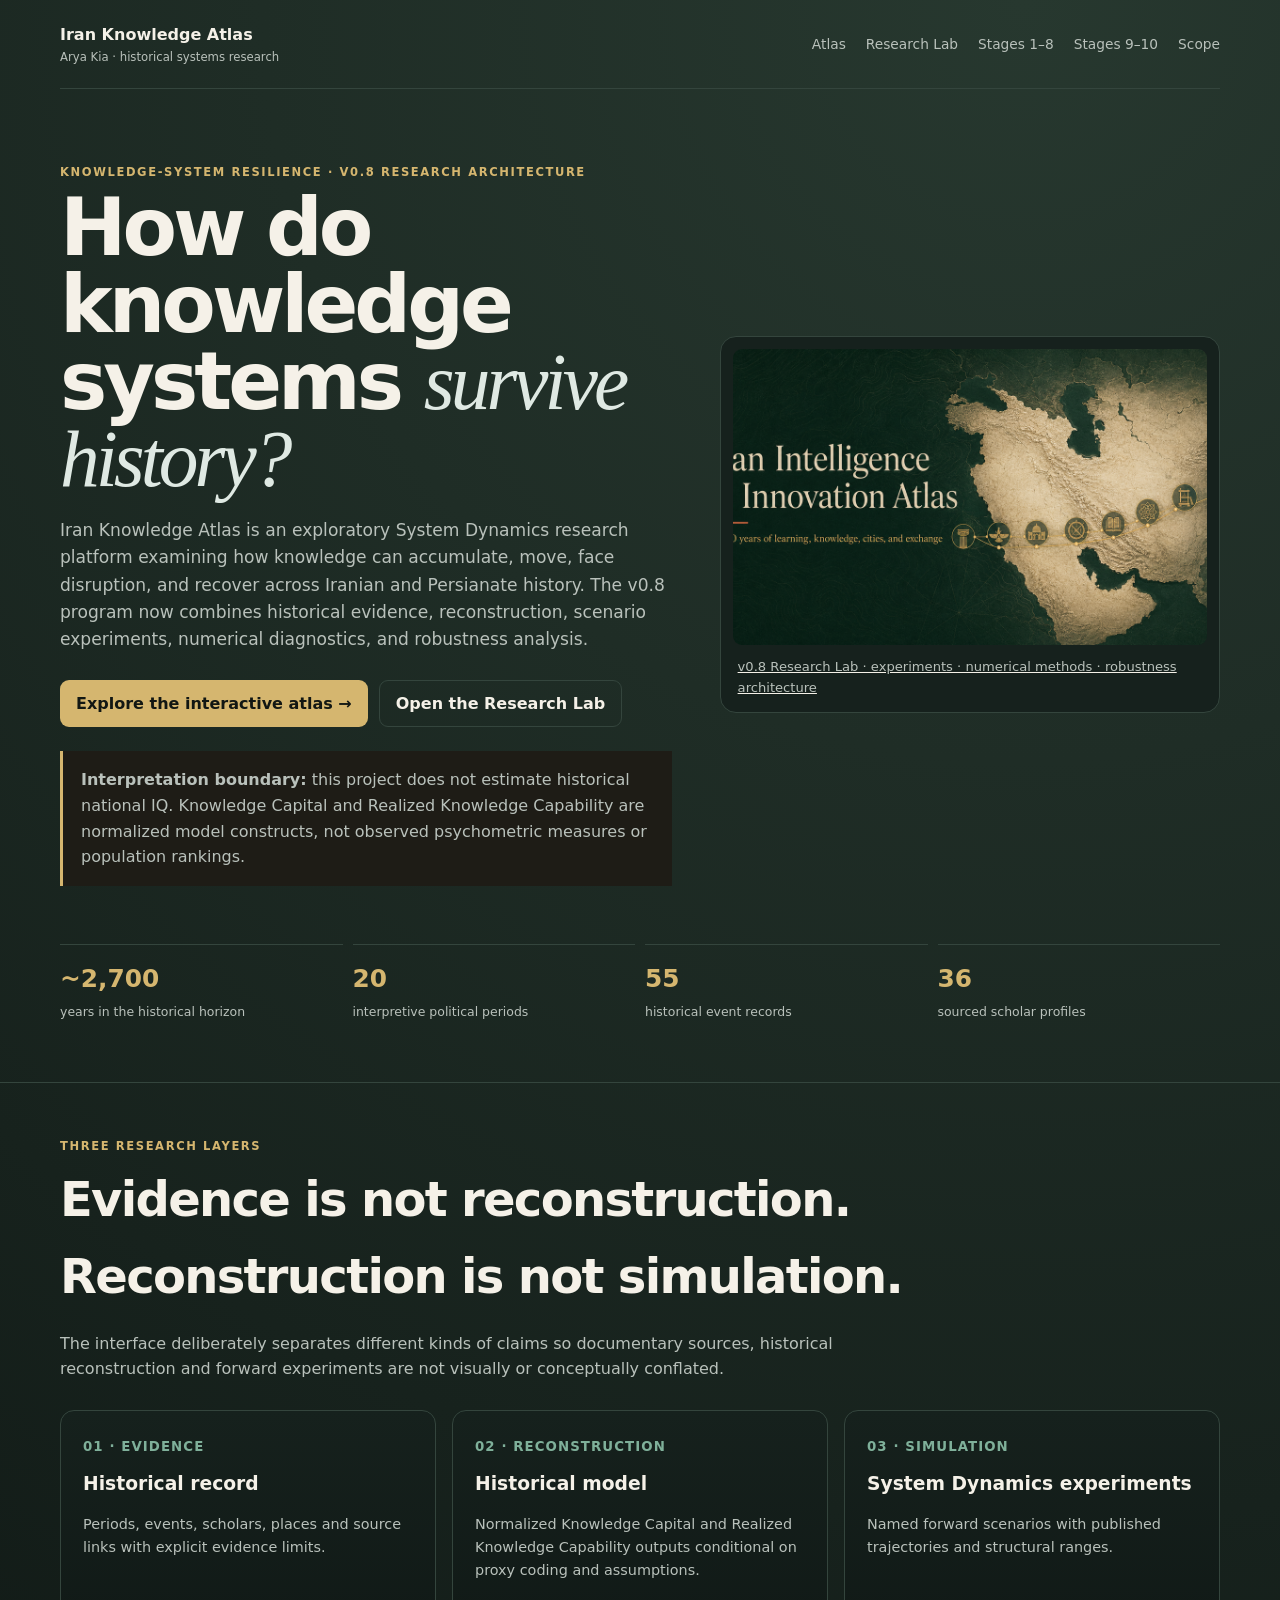
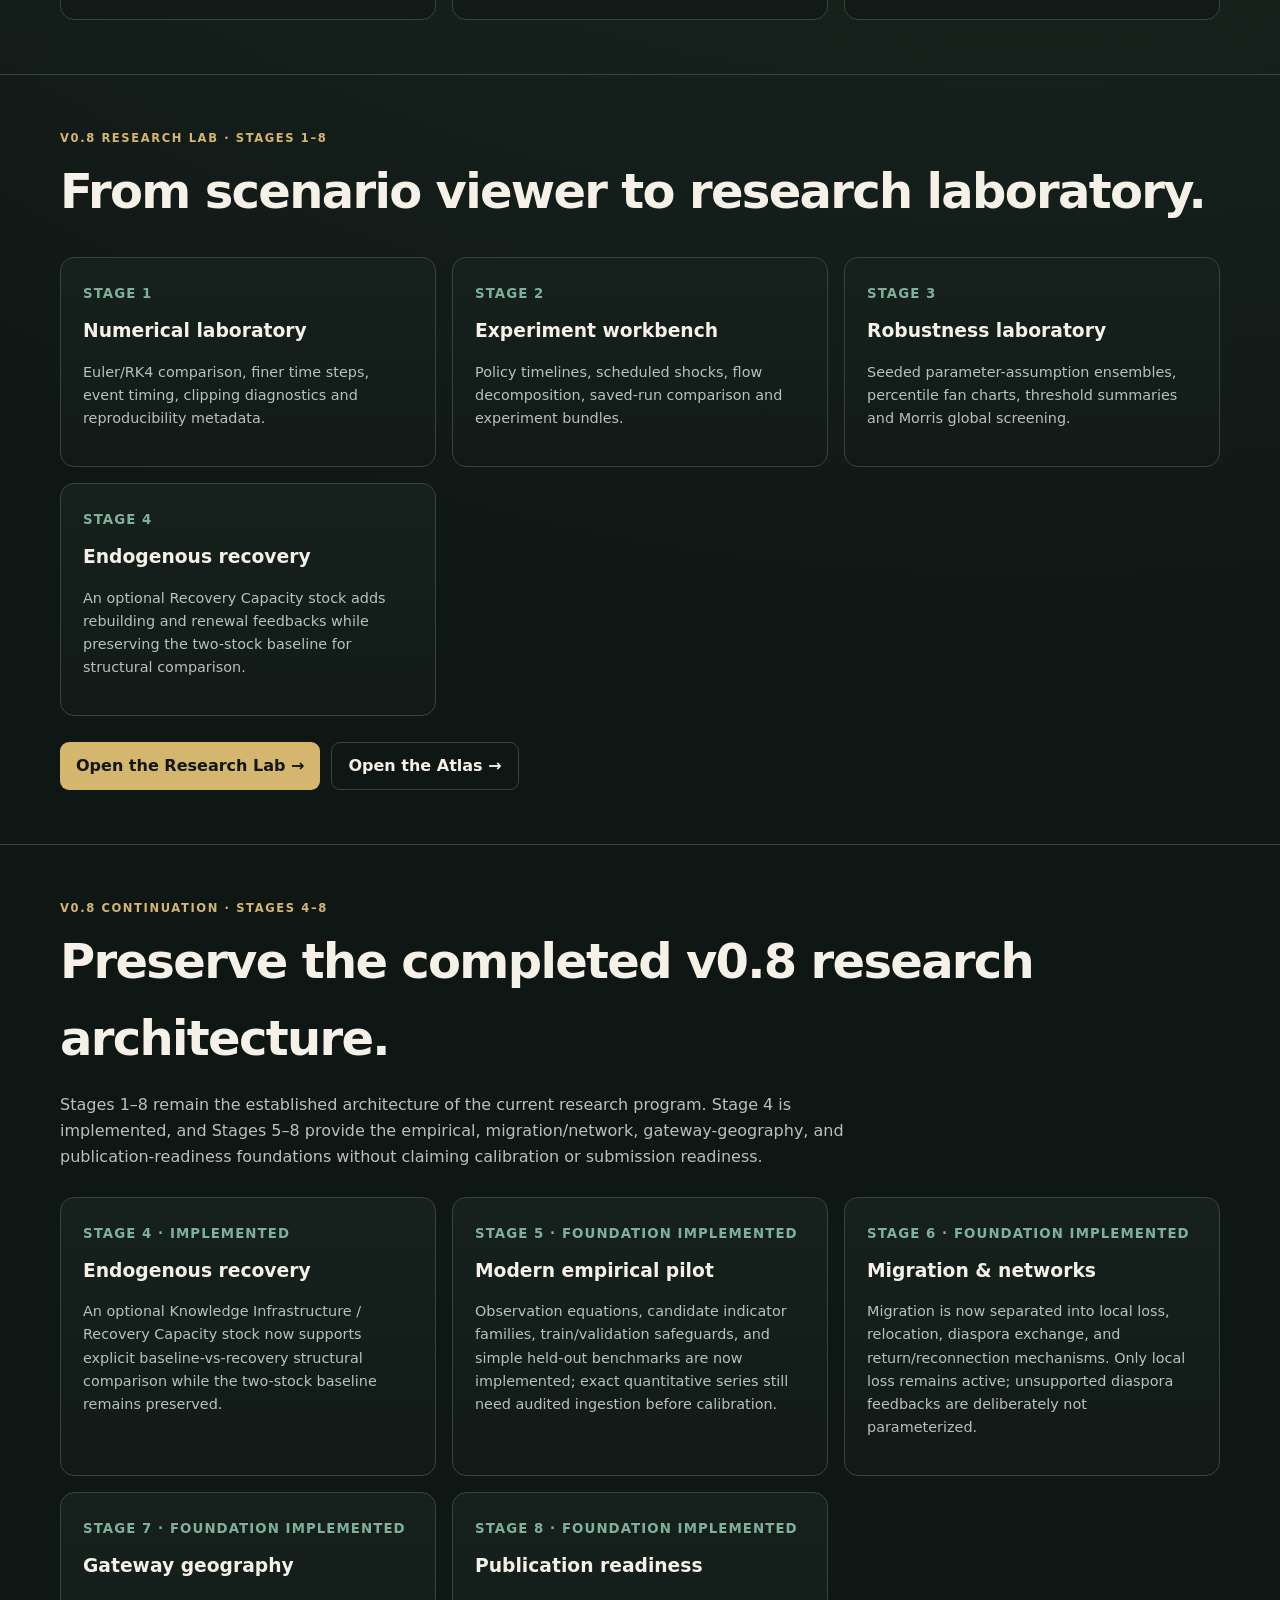
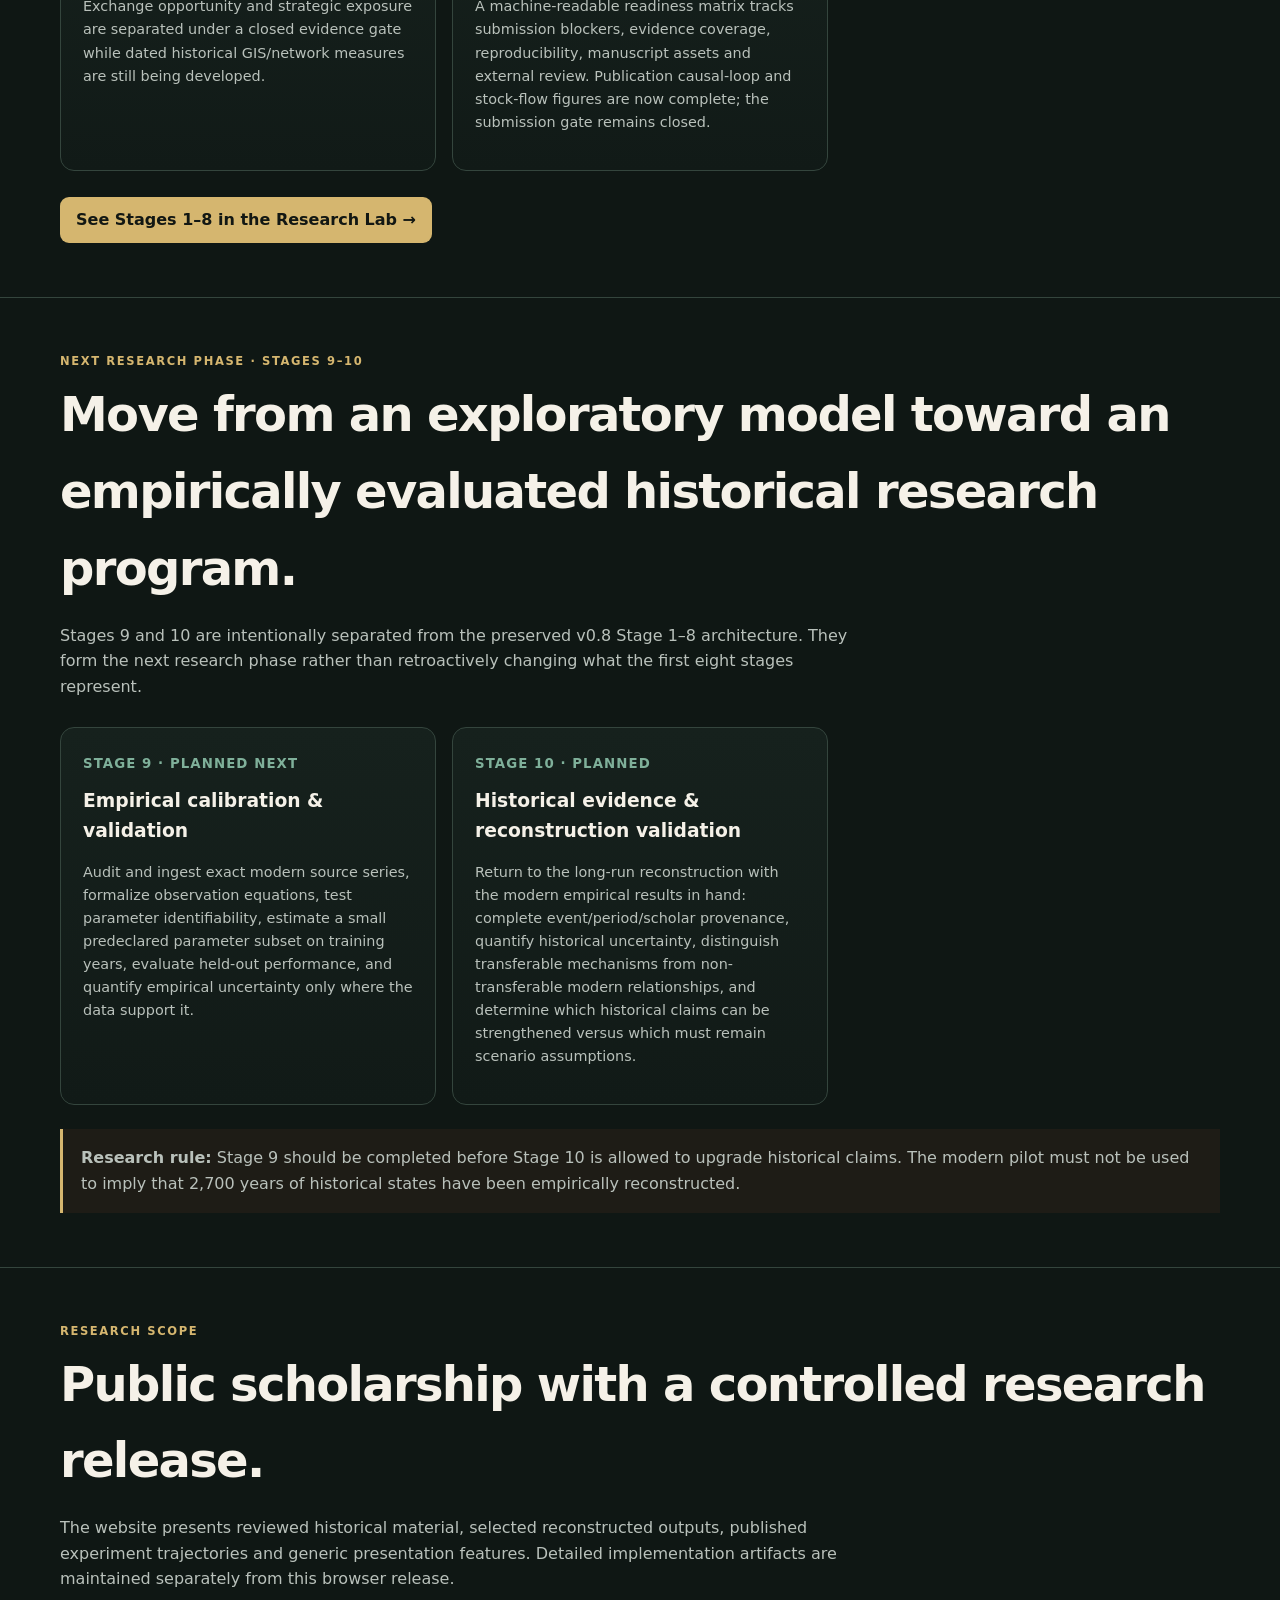
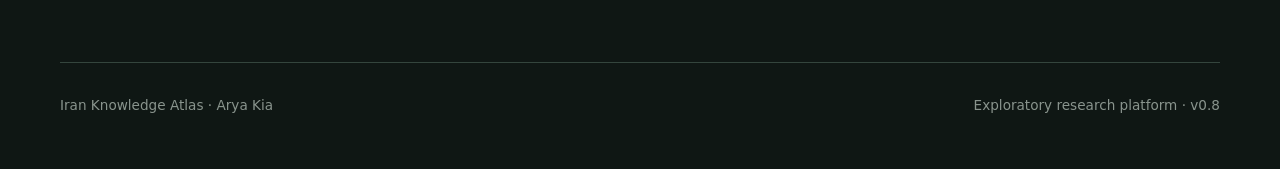
==== commit 2ffcab5e: "Separate Stages 9–10 from preserved Stage 1–8 architecture" ====
--- a/index.html
+++ b/index.html
@@ -18,7 +18,7 @@
 <body>
 <header class="wrap top">
 <a class="brand" href="./">Iran Knowledge Atlas<span>Arya Kia · historical systems research</span></a>
-<nav><a href="./atlas/">Atlas</a><a href="./atlas/lab/">Research Lab</a><a href="#method">Research layers</a><a href="#next">Next stages</a><a href="#scope">Scope</a></nav>
+<nav><a href="./atlas/">Atlas</a><a href="./atlas/lab/">Research Lab</a><a href="#stages-1-8">Stages 1–8</a><a href="#stages-9-10">Stages 9–10</a><a href="#scope">Scope</a></nav>
 </header>
 <main>
 <section class="wrap hero">
@@ -56,8 +56,8 @@
 </div>
 </div></section>
 
-<section class="section"><div class="wrap">
-<div class="eyebrow">v0.8 Research Lab</div>
+<section id="stages-1-8" class="section"><div class="wrap">
+<div class="eyebrow">v0.8 Research Lab · Stages 1–8</div>
 <h2>From scenario viewer to research laboratory.</h2>
 <div class="cards">
 <article class="card"><small>Stage 1</small><h3>Numerical laboratory</h3><p>Euler/RK4 comparison, finer time steps, event timing, clipping diagnostics and reproducibility metadata.</p></article>
@@ -67,10 +67,10 @@
 <div class="actions"><a class="primary" href="./atlas/lab/">Open the Research Lab →</a><a class="secondary" href="./atlas/">Open the Atlas →</a></div>
 </div></section>
 
-<section id="next" class="section"><div class="wrap">
-<div class="eyebrow">Next research stages</div>
-<h2>Stage 5–6 foundations are in place; audited data and gateway geography come next.</h2>
-<p class="section-intro">Stage 4 is implemented, and Stage 5–6 foundations are now in place. Quantitative calibration, the gateway-geography extension, and publication/review remain the next research milestones.</p>
+<section class="section"><div class="wrap">
+<div class="eyebrow">v0.8 continuation · Stages 4–8</div>
+<h2>Preserve the completed v0.8 research architecture.</h2>
+<p class="section-intro">Stages 1–8 remain the established architecture of the current research program. Stage 4 is implemented, and Stages 5–8 provide the empirical, migration/network, gateway-geography, and publication-readiness foundations without claiming calibration or submission readiness.</p>
 <div class="cards">
 <article class="card"><small>Stage 4 · implemented</small><h3>Endogenous recovery</h3><p>An optional Knowledge Infrastructure / Recovery Capacity stock now supports explicit baseline-vs-recovery structural comparison while the two-stock baseline remains preserved.</p></article>
 <article class="card"><small>Stage 5 · foundation implemented</small><h3>Modern empirical pilot</h3><p>Observation equations, candidate indicator families, train/validation safeguards, and simple held-out benchmarks are now implemented; exact quantitative series still need audited ingestion before calibration.</p></article>
@@ -78,7 +78,18 @@
 <article class="card"><small>Stage 7 · foundation implemented</small><h3>Gateway geography</h3><p>Exchange opportunity and strategic exposure are separated under a closed evidence gate while dated historical GIS/network measures are still being developed.</p></article>
 <article class="card"><small>Stage 8 · foundation implemented</small><h3>Publication readiness</h3><p>A machine-readable readiness matrix tracks submission blockers, evidence coverage, reproducibility, manuscript assets and external review. Publication causal-loop and stock-flow figures are now complete; the submission gate remains closed.</p></article>
 </div>
-<div class="actions"><a class="primary" href="./atlas/lab/#next">See the full research roadmap →</a></div>
+<div class="actions"><a class="primary" href="./atlas/lab/#stages-1-8">See Stages 1–8 in the Research Lab →</a></div>
+</div></section>
+
+<section id="stages-9-10" class="section"><div class="wrap">
+<div class="eyebrow">Next research phase · Stages 9–10</div>
+<h2>Move from an exploratory model toward an empirically evaluated historical research program.</h2>
+<p class="section-intro">Stages 9 and 10 are intentionally separated from the preserved v0.8 Stage 1–8 architecture. They form the next research phase rather than retroactively changing what the first eight stages represent.</p>
+<div class="cards">
+<article class="card"><small>Stage 9 · planned next</small><h3>Empirical calibration & validation</h3><p>Audit and ingest exact modern source series, formalize observation equations, test parameter identifiability, estimate a small predeclared parameter subset on training years, evaluate held-out performance, and quantify empirical uncertainty only where the data support it.</p></article>
+<article class="card"><small>Stage 10 · planned</small><h3>Historical evidence & reconstruction validation</h3><p>Return to the long-run reconstruction with the modern empirical results in hand: complete event/period/scholar provenance, quantify historical uncertainty, distinguish transferable mechanisms from non-transferable modern relationships, and determine which historical claims can be strengthened versus which must remain scenario assumptions.</p></article>
+</div>
+<div class="warning"><strong>Research rule:</strong> Stage 9 should be completed before Stage 10 is allowed to upgrade historical claims. The modern pilot must not be used to imply that 2,700 years of historical states have been empirically reconstructed.</div>
 </div></section>
 
 <section id="scope" class="section"><div class="wrap">
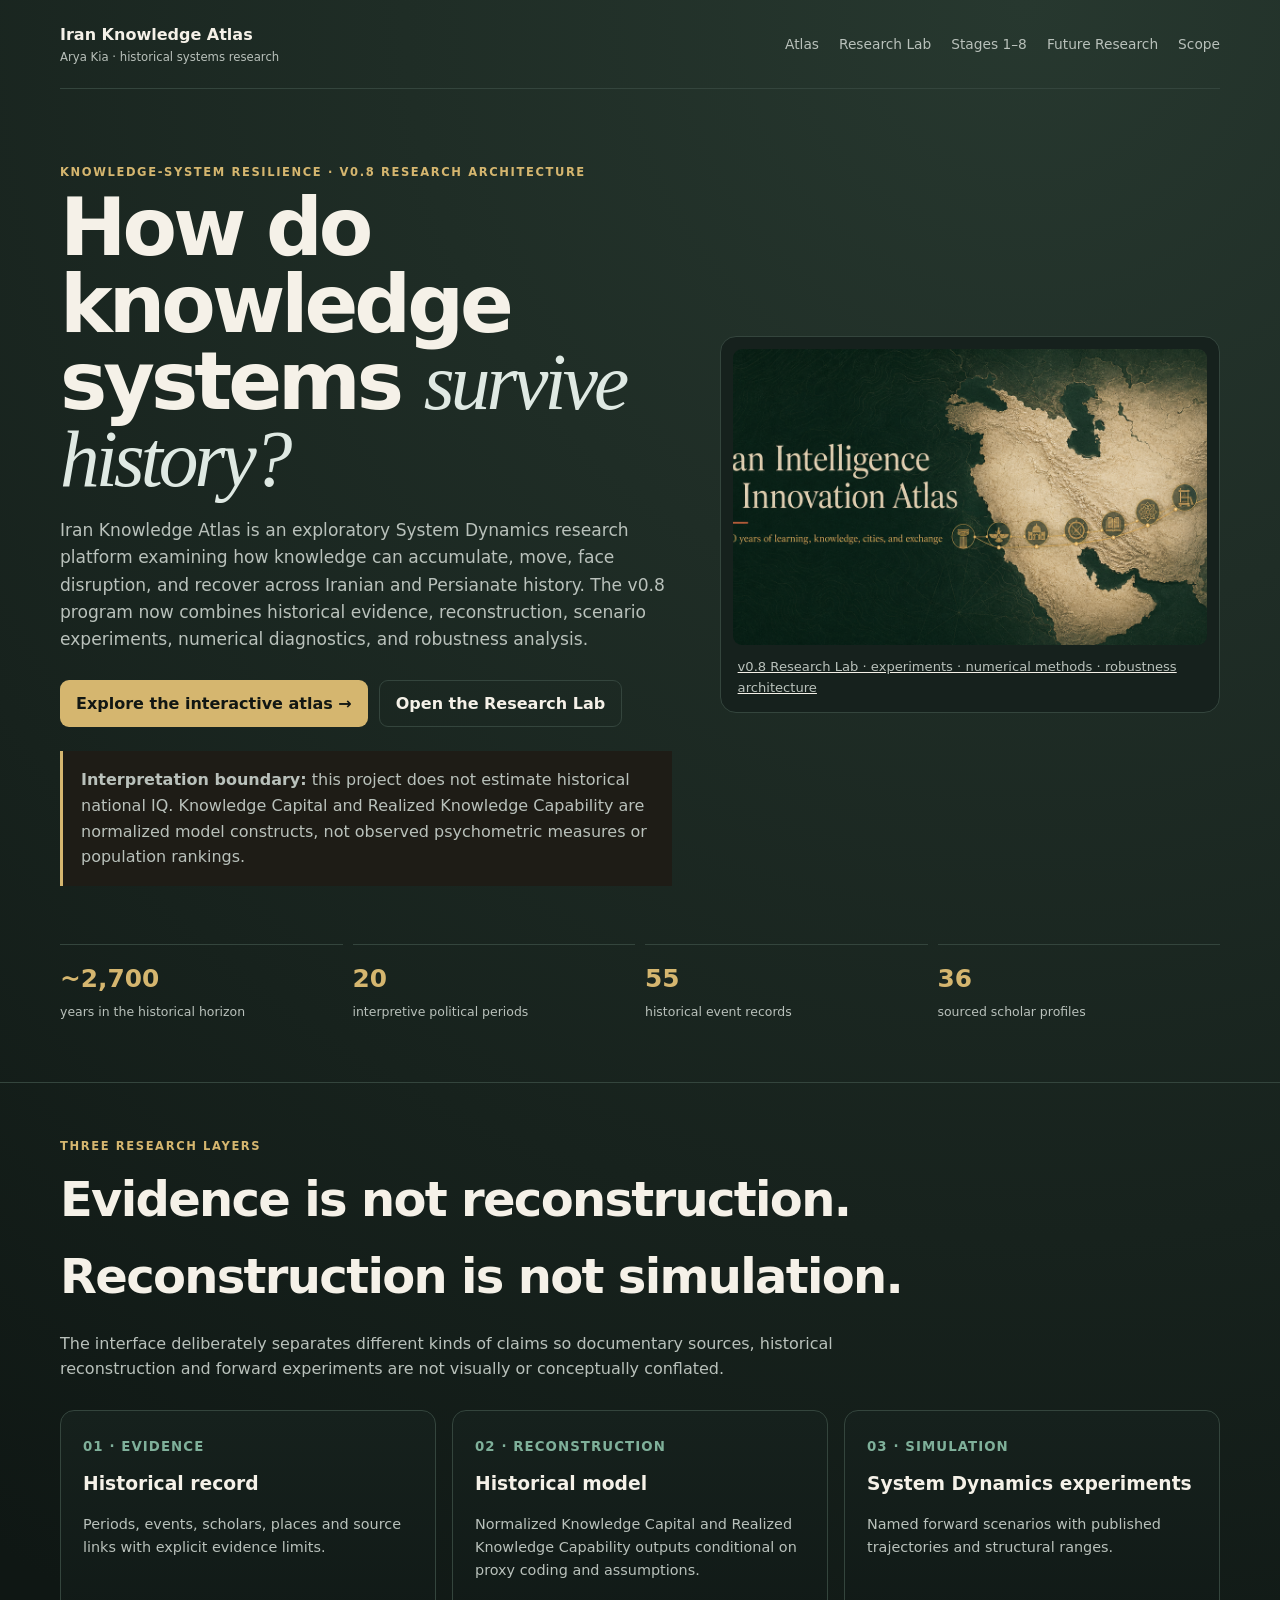
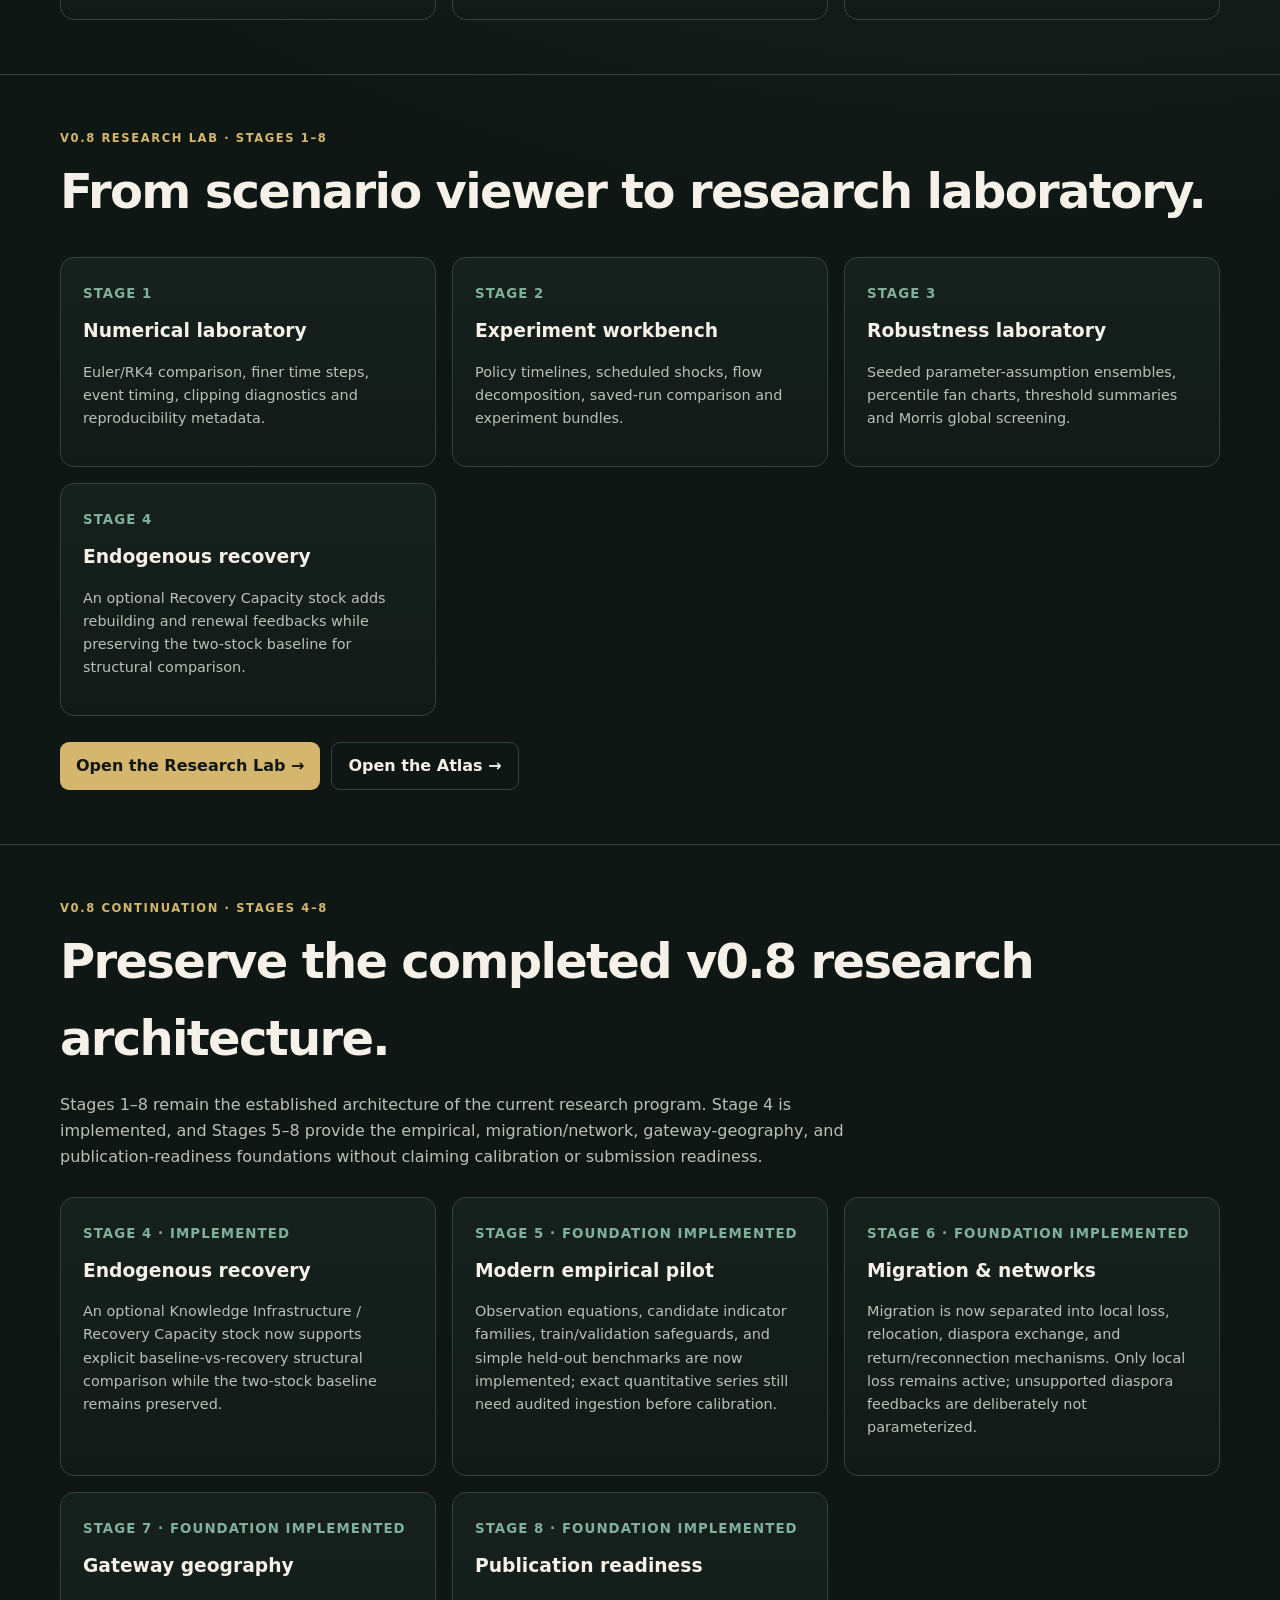
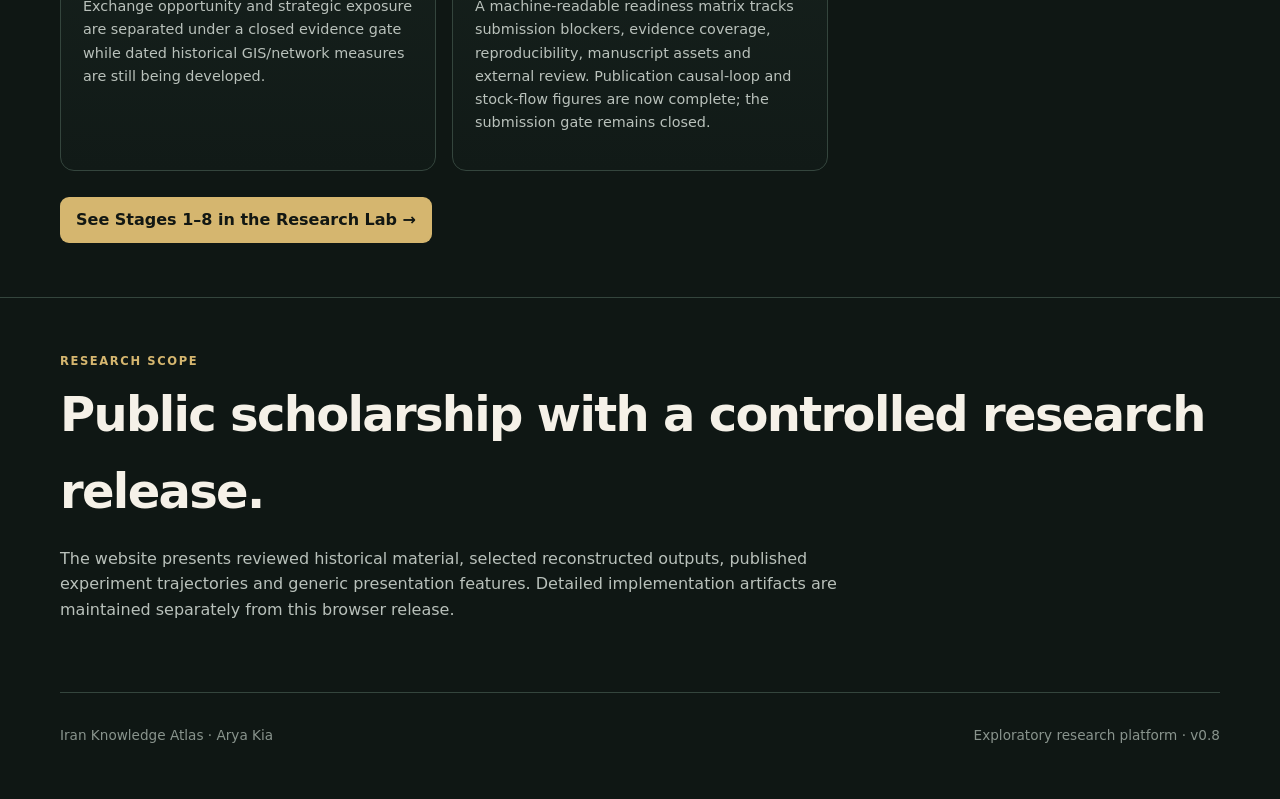
==== commit 89598acc: "Move Stage 9+ roadmap to dedicated future research page" ====
--- a/index.html
+++ b/index.html
@@ -18,7 +18,7 @@
 <body>
 <header class="wrap top">
 <a class="brand" href="./">Iran Knowledge Atlas<span>Arya Kia · historical systems research</span></a>
-<nav><a href="./atlas/">Atlas</a><a href="./atlas/lab/">Research Lab</a><a href="#stages-1-8">Stages 1–8</a><a href="#stages-9-10">Stages 9–10</a><a href="#scope">Scope</a></nav>
+<nav><a href="./atlas/">Atlas</a><a href="./atlas/lab/">Research Lab</a><a href="#stages-1-8">Stages 1–8</a><a href="./future/">Future Research</a><a href="#scope">Scope</a></nav>
 </header>
 <main>
 <section class="wrap hero">
@@ -81,16 +81,7 @@
 <div class="actions"><a class="primary" href="./atlas/lab/#stages-1-8">See Stages 1–8 in the Research Lab →</a></div>
 </div></section>
 
-<section id="stages-9-10" class="section"><div class="wrap">
-<div class="eyebrow">Next research phase · Stages 9–10</div>
-<h2>Move from an exploratory model toward an empirically evaluated historical research program.</h2>
-<p class="section-intro">Stages 9 and 10 are intentionally separated from the preserved v0.8 Stage 1–8 architecture. They form the next research phase rather than retroactively changing what the first eight stages represent.</p>
-<div class="cards">
-<article class="card"><small>Stage 9 · planned next</small><h3>Empirical calibration & validation</h3><p>Audit and ingest exact modern source series, formalize observation equations, test parameter identifiability, estimate a small predeclared parameter subset on training years, evaluate held-out performance, and quantify empirical uncertainty only where the data support it.</p></article>
-<article class="card"><small>Stage 10 · planned</small><h3>Historical evidence & reconstruction validation</h3><p>Return to the long-run reconstruction with the modern empirical results in hand: complete event/period/scholar provenance, quantify historical uncertainty, distinguish transferable mechanisms from non-transferable modern relationships, and determine which historical claims can be strengthened versus which must remain scenario assumptions.</p></article>
-</div>
-<div class="warning"><strong>Research rule:</strong> Stage 9 should be completed before Stage 10 is allowed to upgrade historical claims. The modern pilot must not be used to imply that 2,700 years of historical states have been empirically reconstructed.</div>
-</div></section>
+
 
 <section id="scope" class="section"><div class="wrap">
 <div class="eyebrow">Research scope</div>
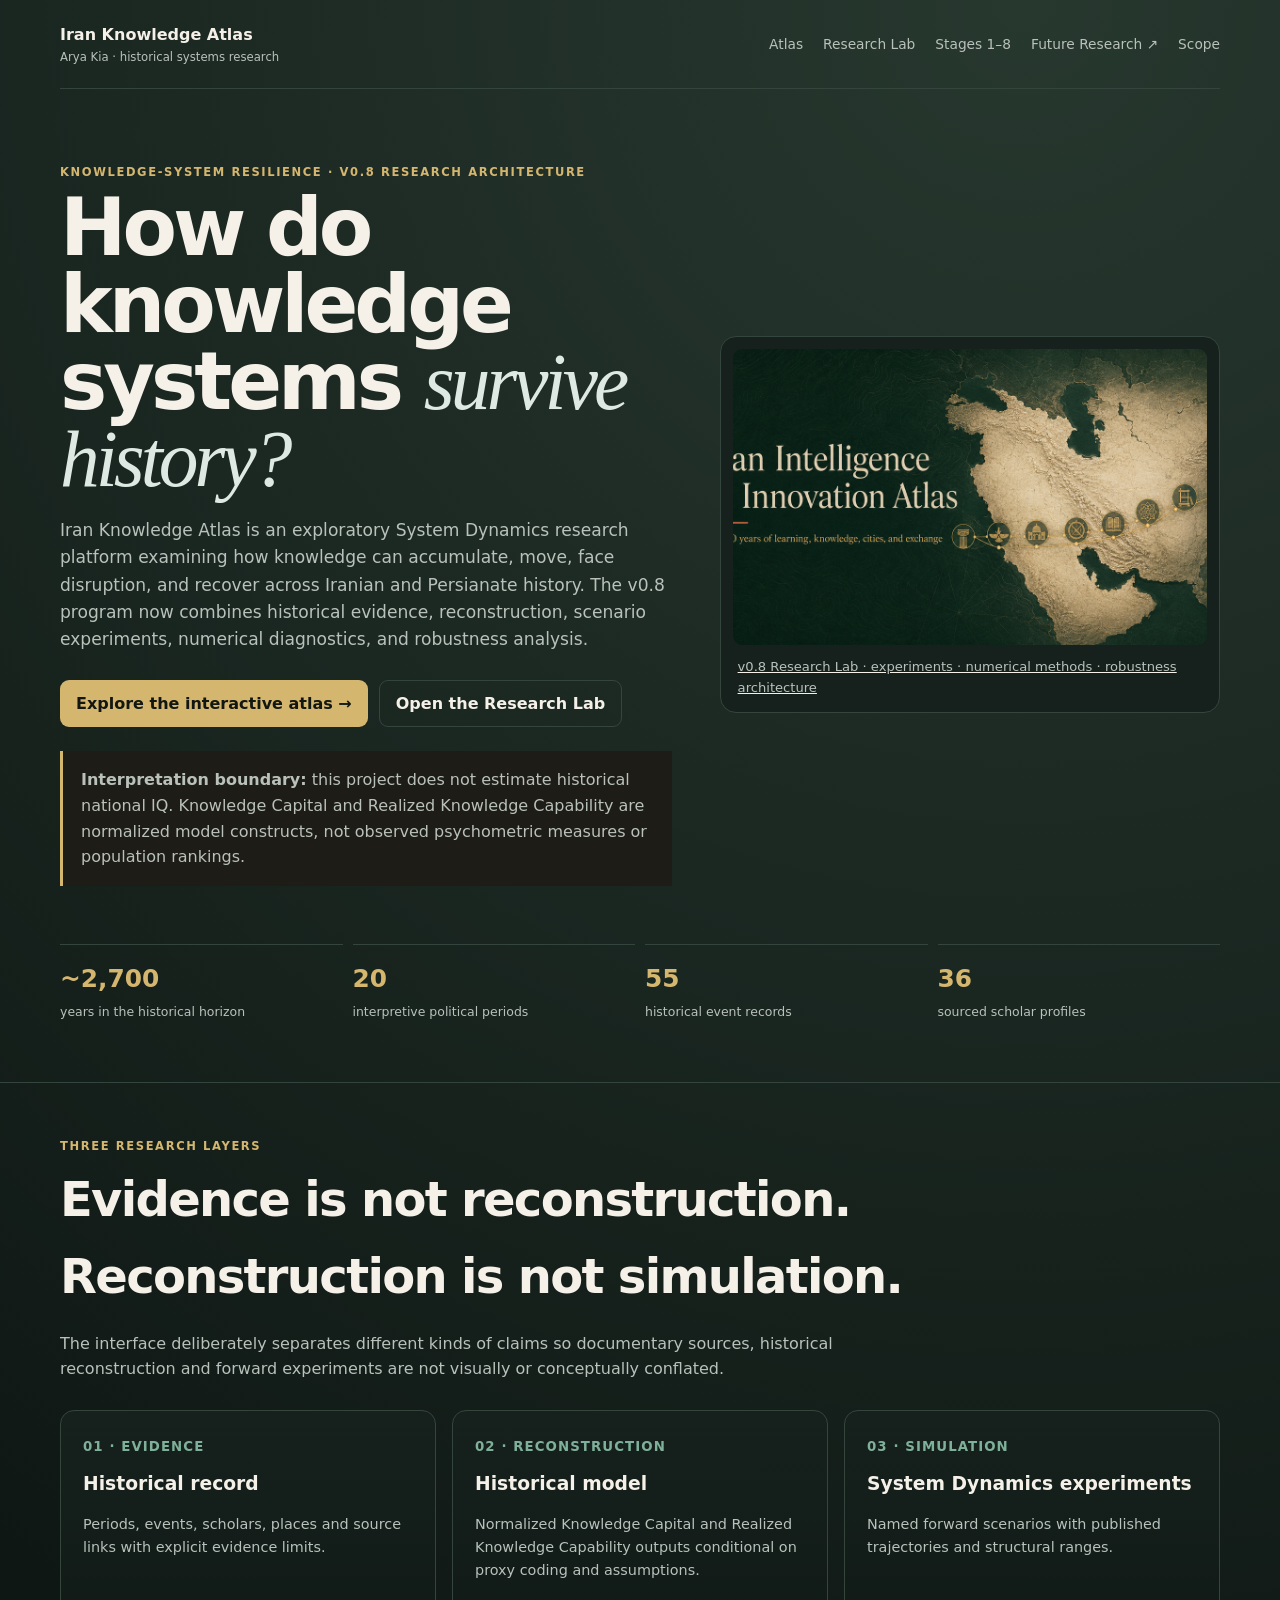
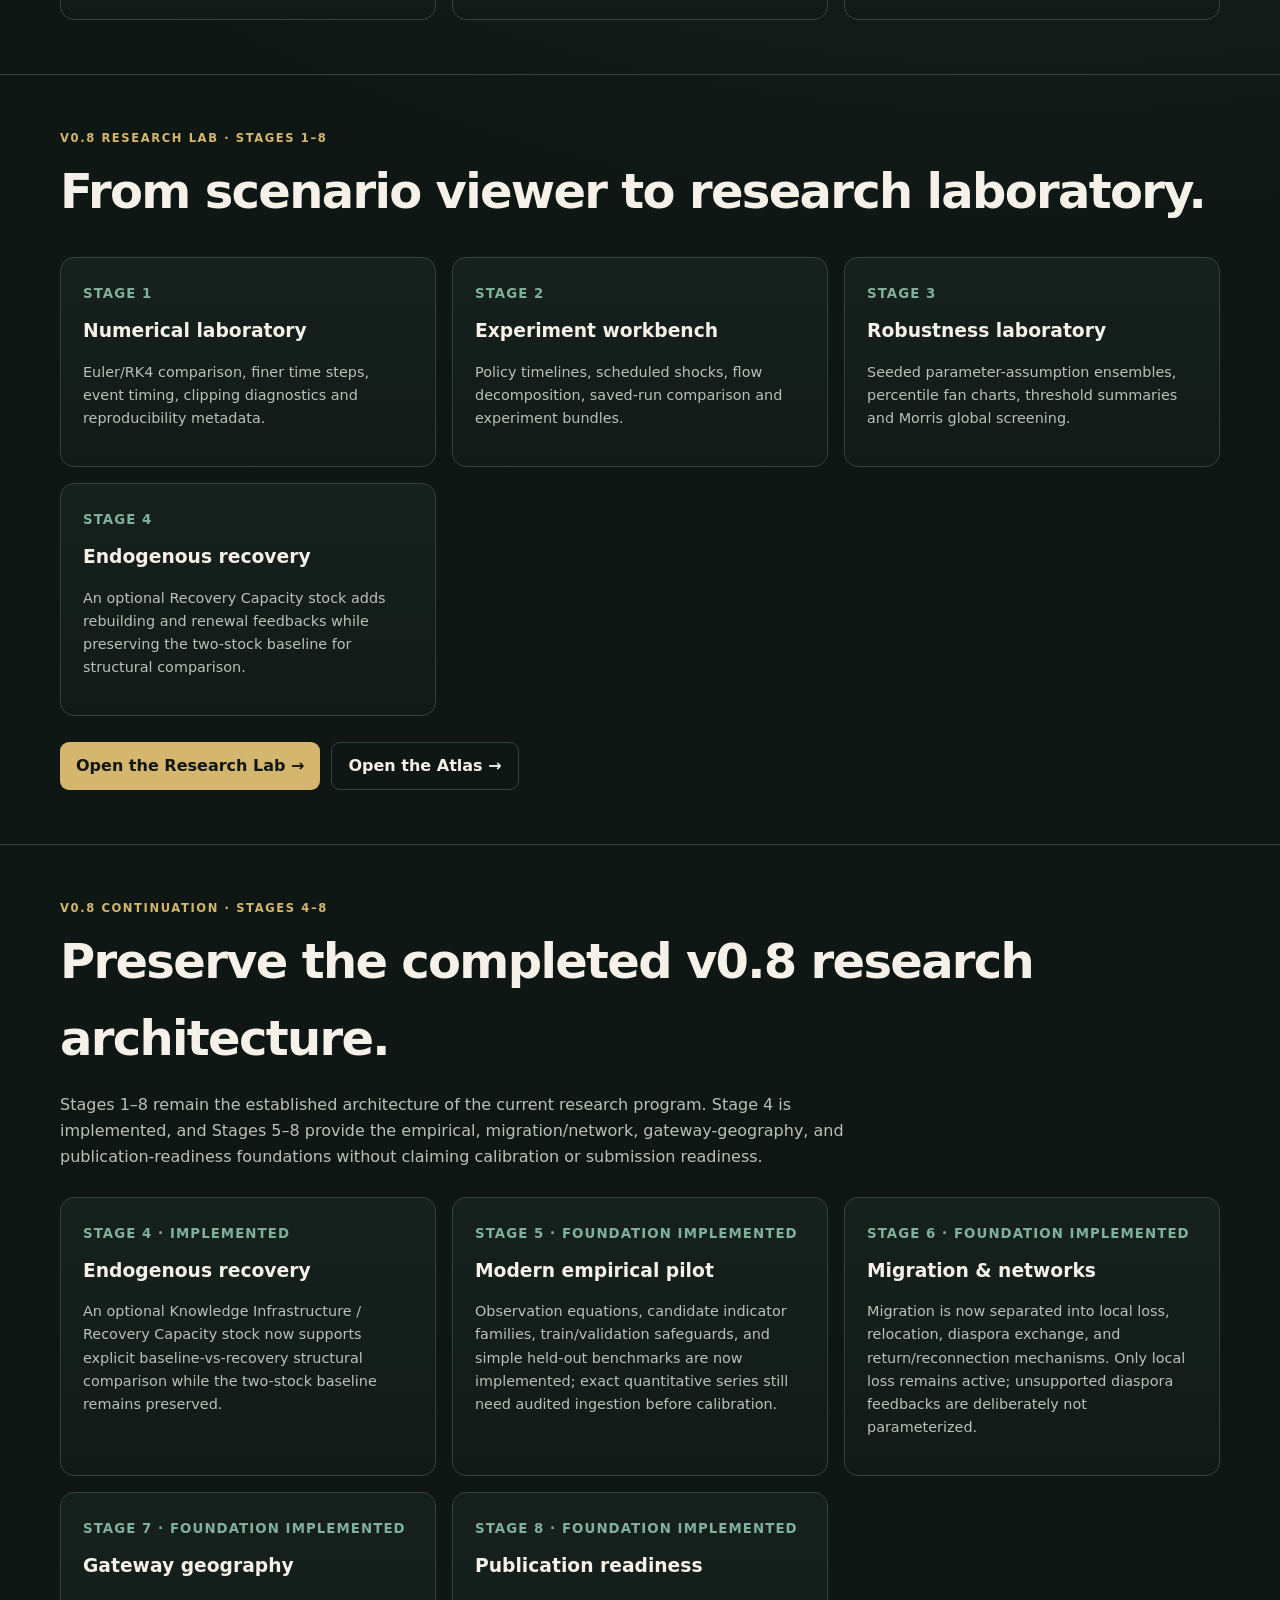
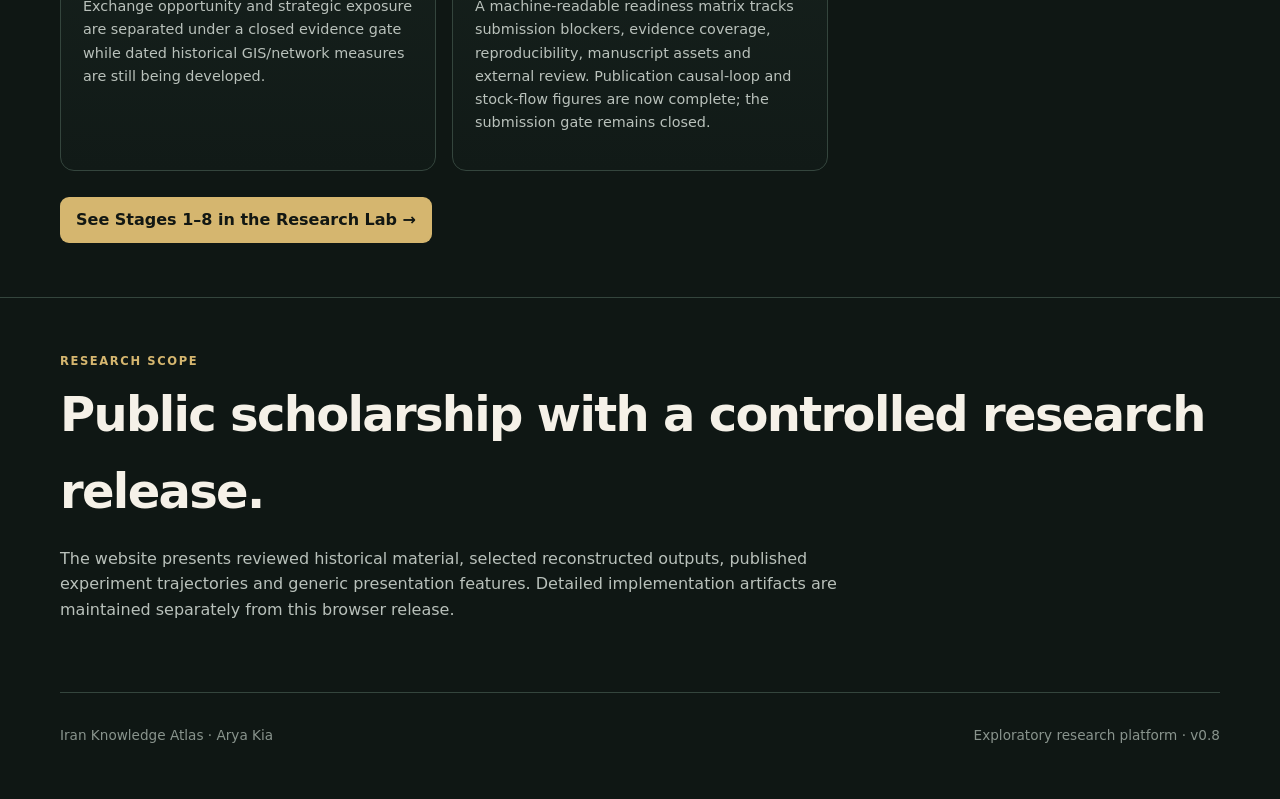
==== commit 8e1a84aa: "Open Future Research in a new tab from main site" ====
--- a/index.html
+++ b/index.html
@@ -18,7 +18,7 @@
 <body>
 <header class="wrap top">
 <a class="brand" href="./">Iran Knowledge Atlas<span>Arya Kia · historical systems research</span></a>
-<nav><a href="./atlas/">Atlas</a><a href="./atlas/lab/">Research Lab</a><a href="#stages-1-8">Stages 1–8</a><a href="./future/">Future Research</a><a href="#scope">Scope</a></nav>
+<nav><a href="./atlas/">Atlas</a><a href="./atlas/lab/">Research Lab</a><a href="#stages-1-8">Stages 1–8</a><a href="./future/" target="_blank" rel="noopener noreferrer">Future Research ↗</a><a href="#scope">Scope</a></nav>
 </header>
 <main>
 <section class="wrap hero">
